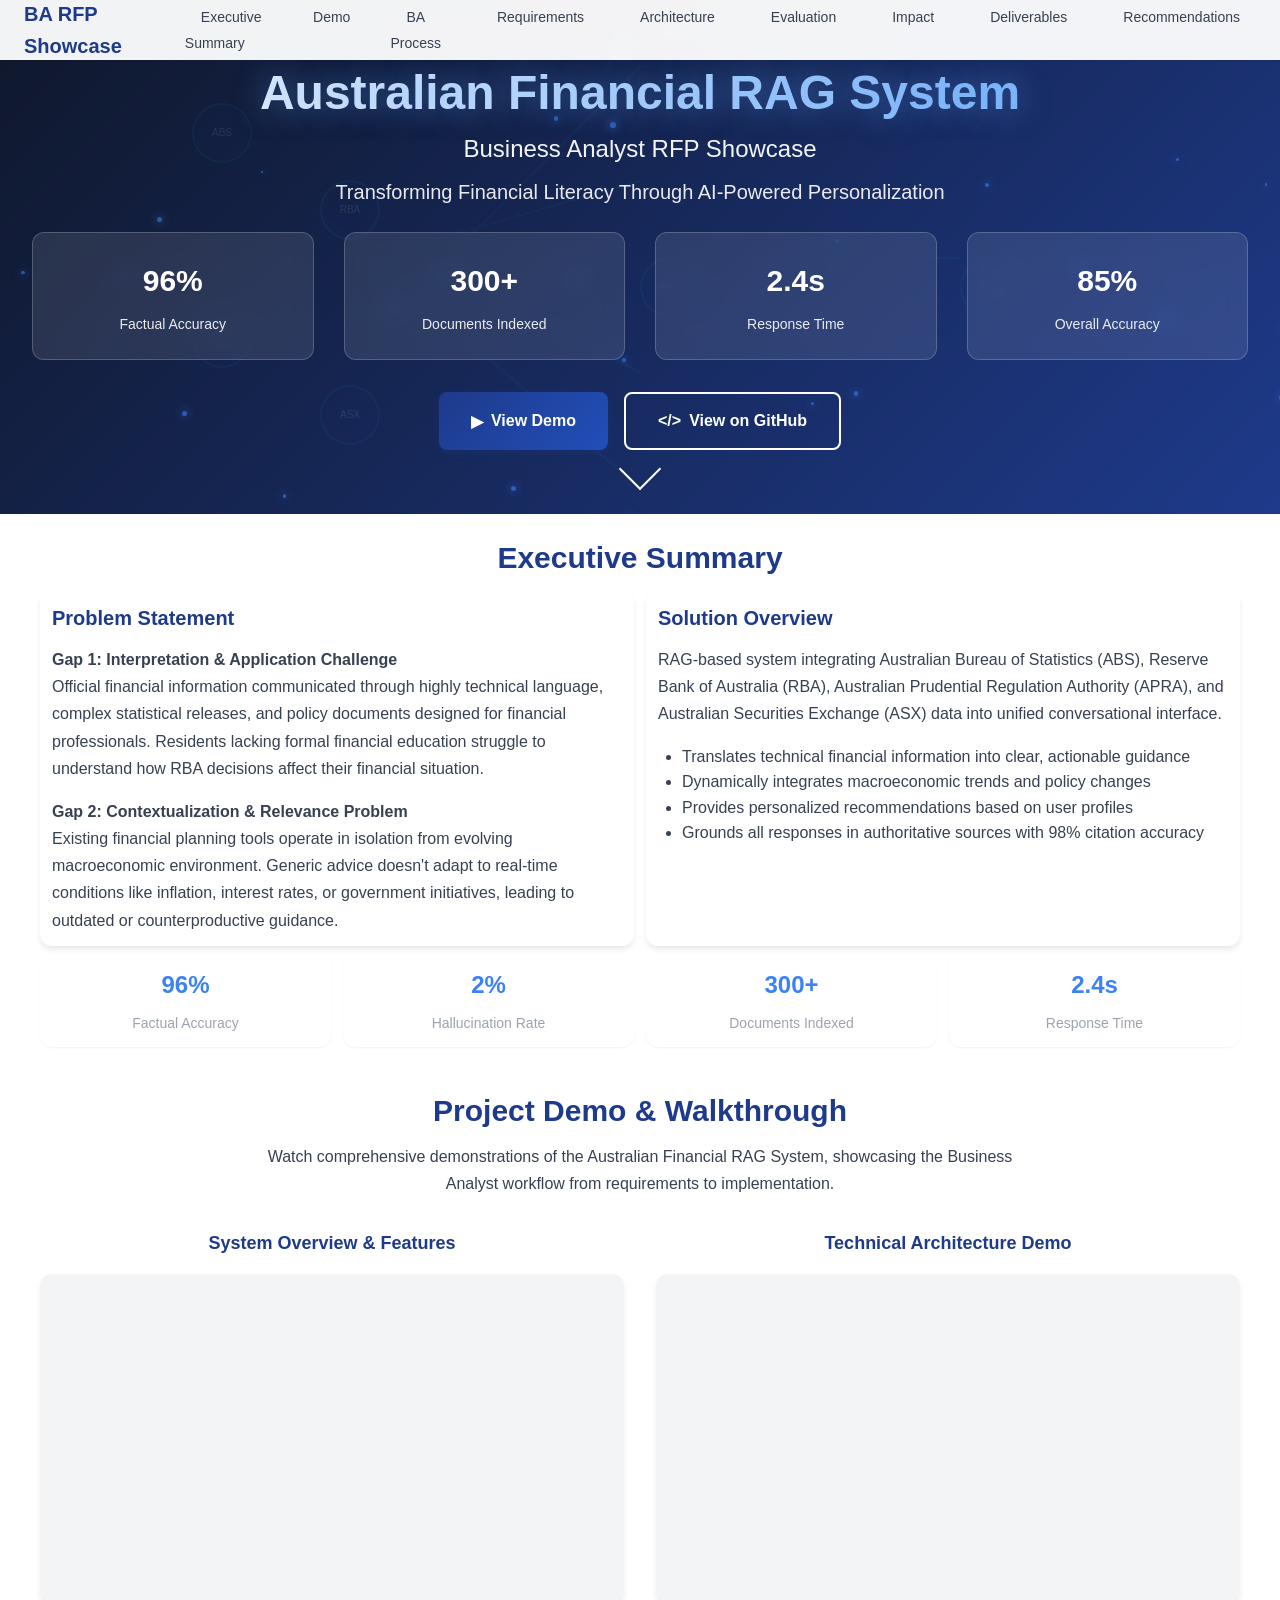
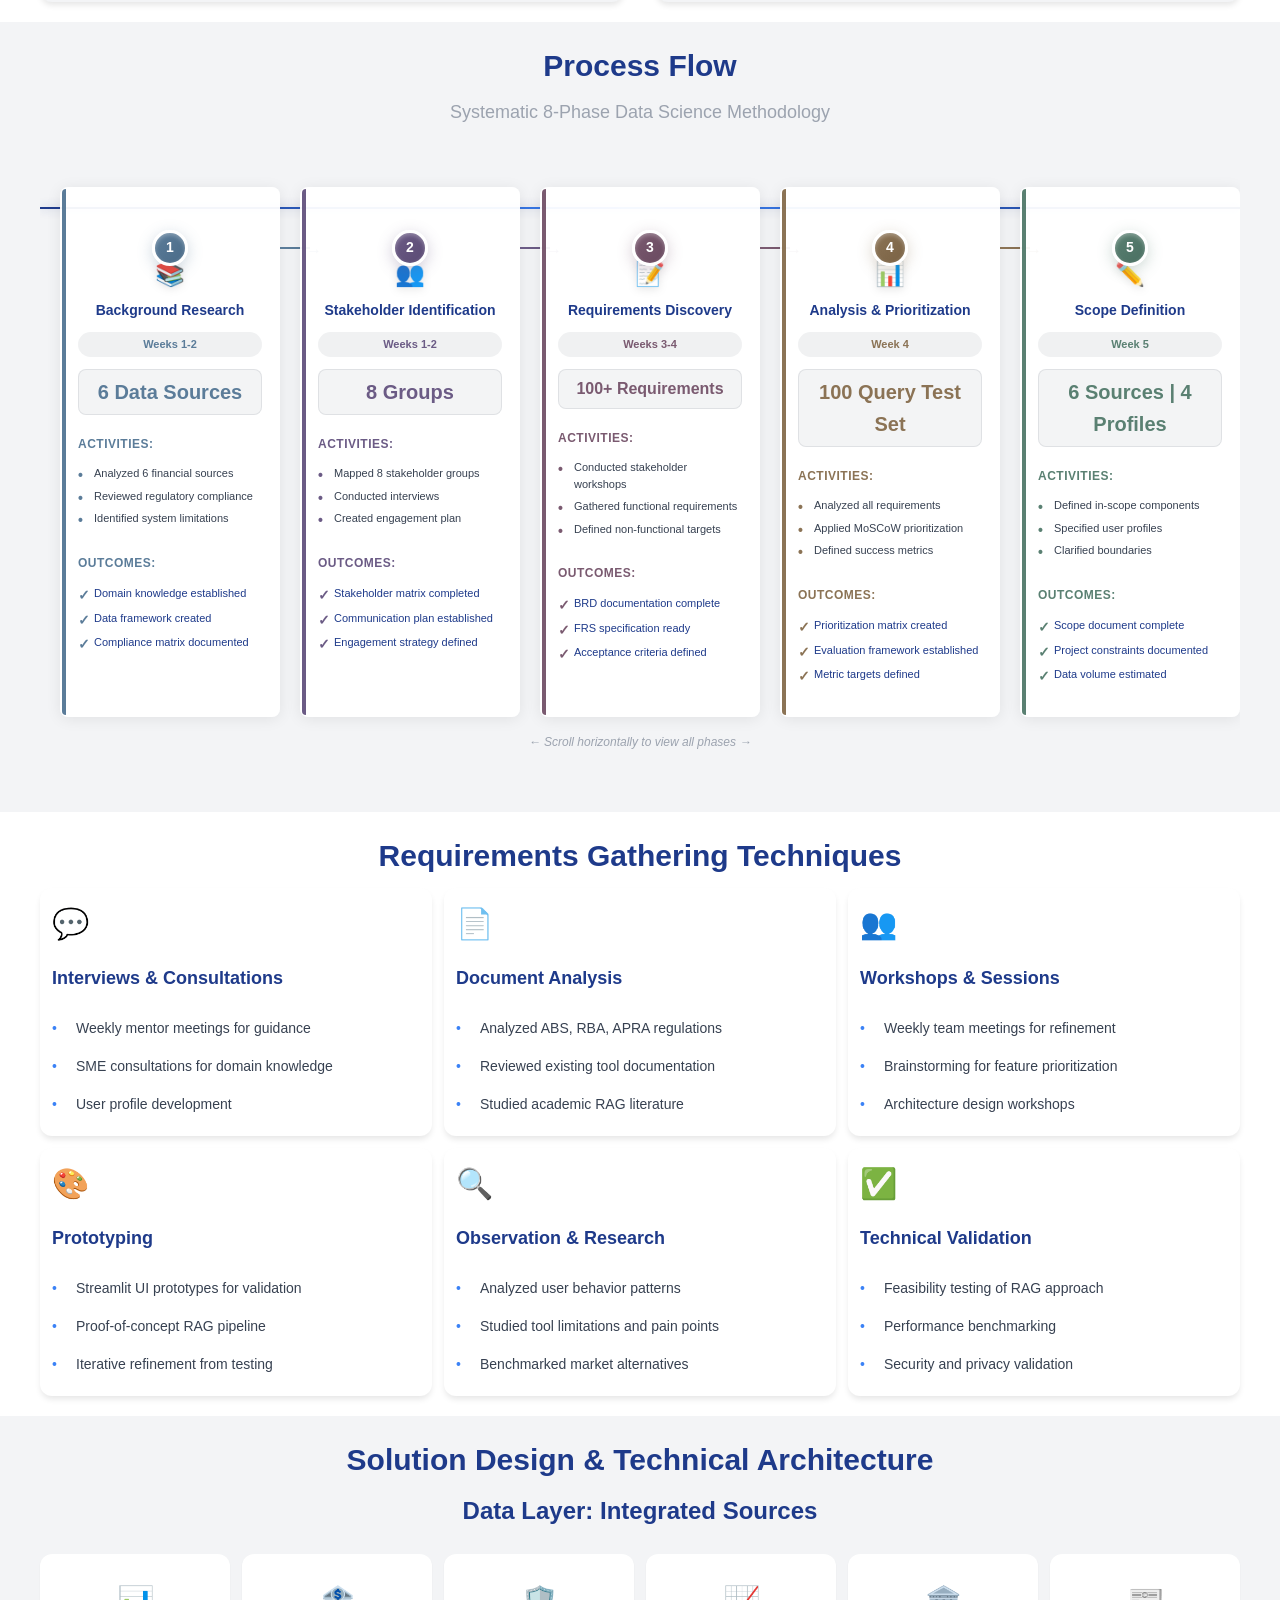
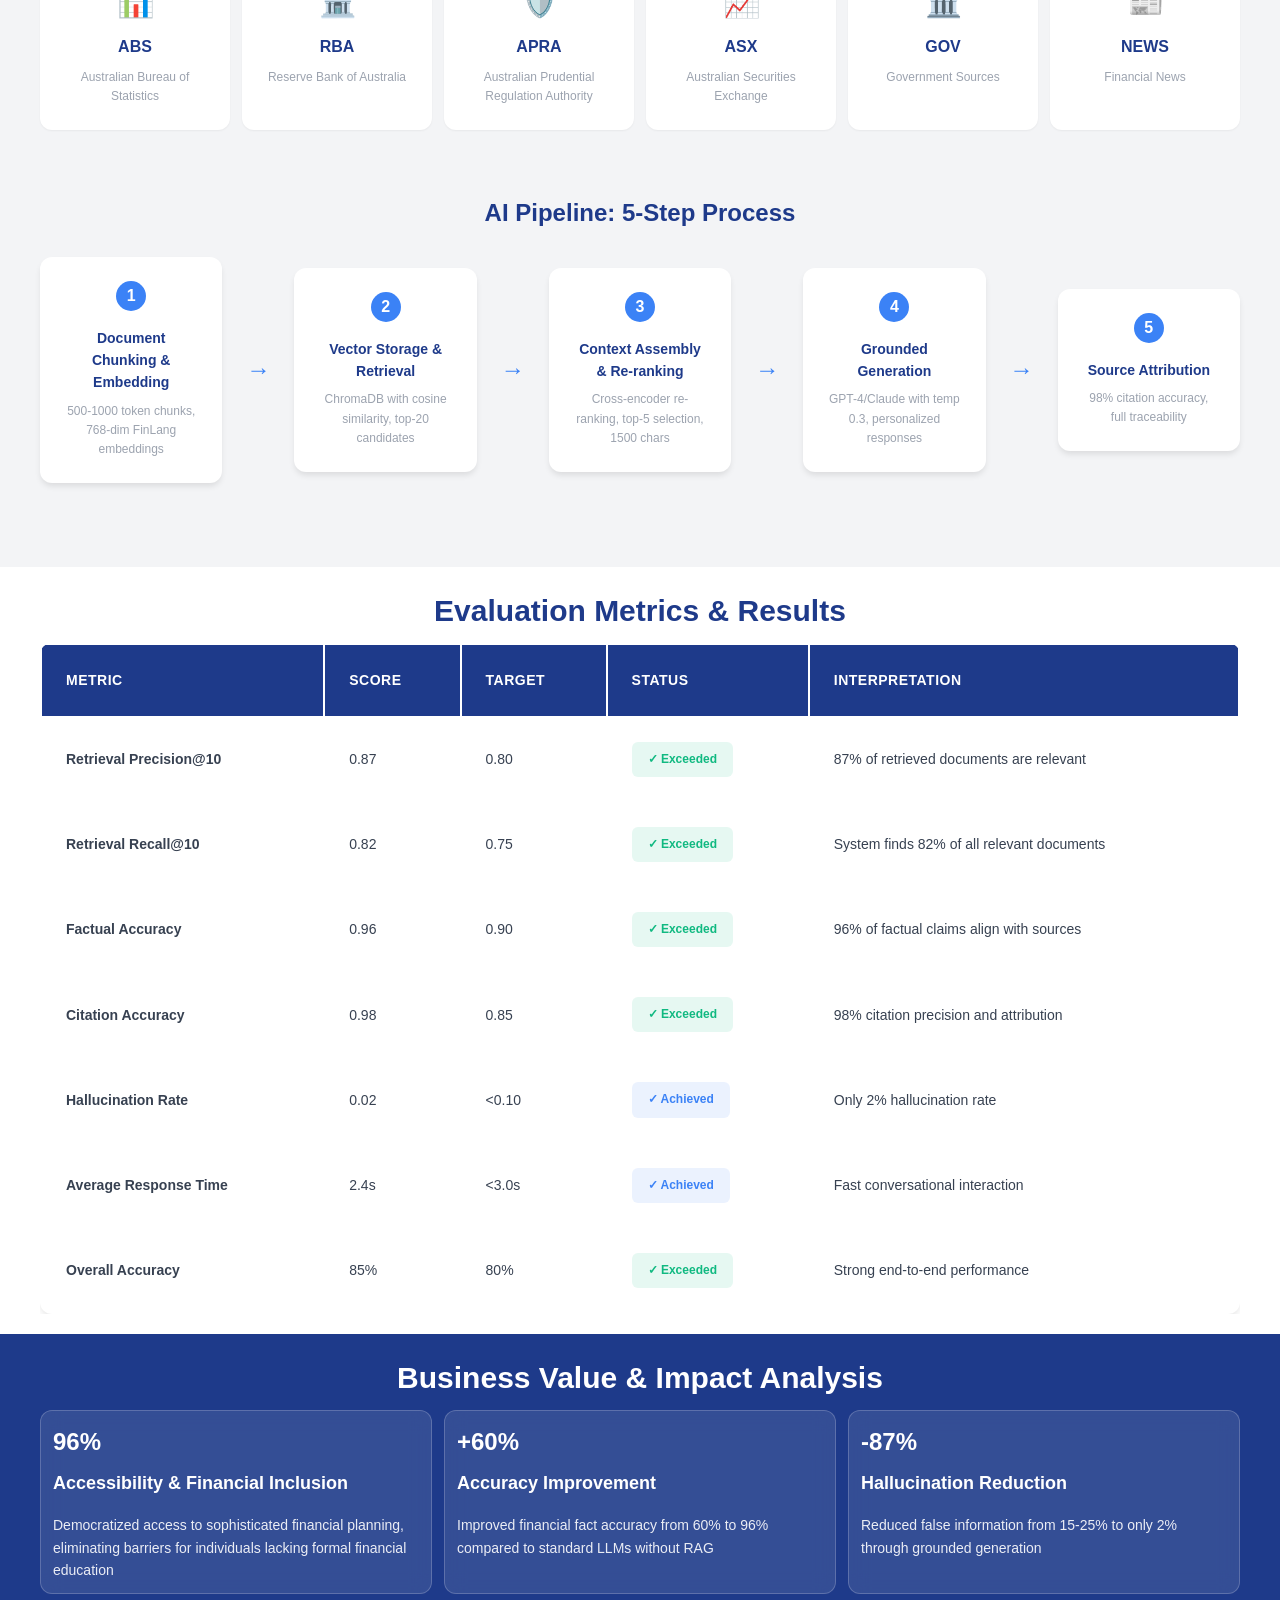
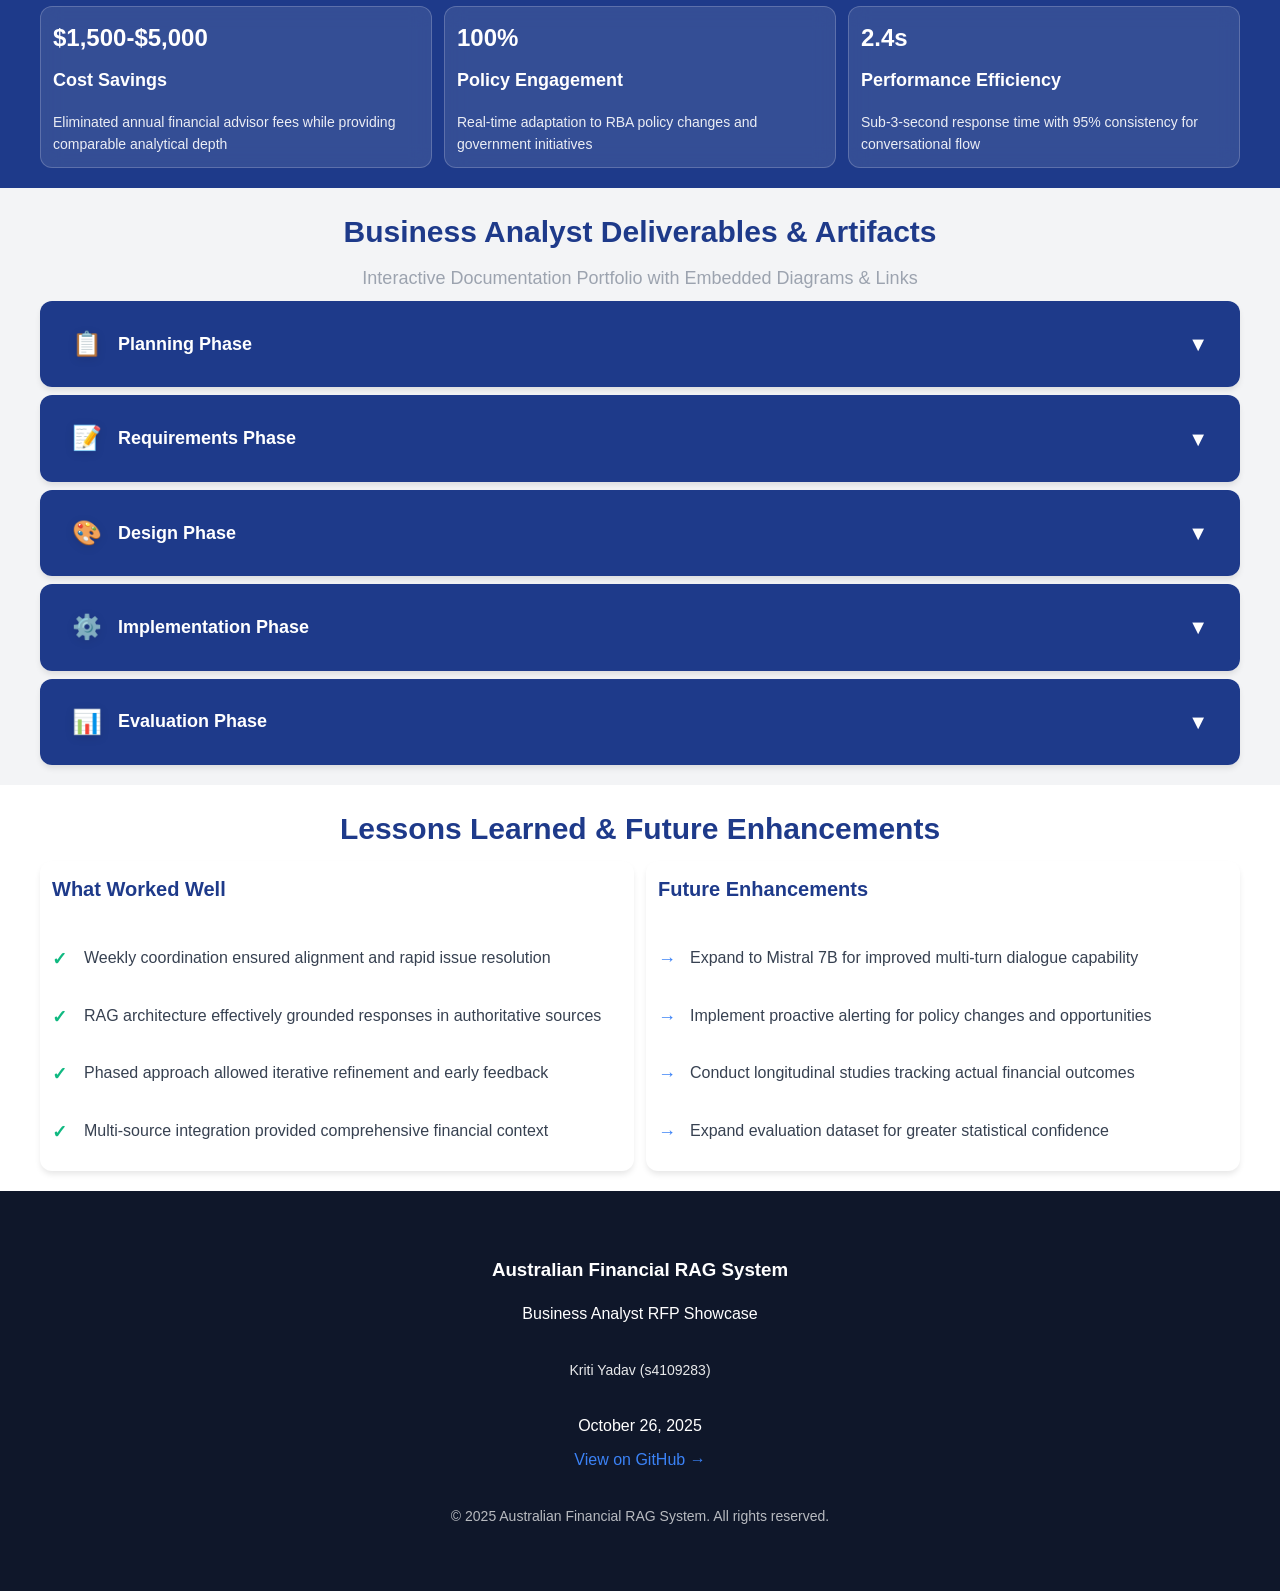
==== australian-financial-rag-rfp.html @ 1c22bc39 "Add files via upload" ====
<!DOCTYPE html>
<html lang="en">
<head>
    <meta charset="UTF-8">
    <meta name="viewport" content="width=device-width, initial-scale=1.0">
    <title>Australian Financial RAG System - Business Analyst RFP Showcase</title>
    <style>
        /* Design System Variables */
        :root {
            --color-navy-primary: #1e3a8a;
            --color-navy-dark: #0f172a;
            --color-blue-accent: #3b82f6;
            --color-white: #ffffff;
            --color-gray-light: #f3f4f6;
            --color-gray-medium: #9ca3af;
            --color-gray-dark: #374151;
            --color-green-success: #10b981;
            --color-gradient-start: #1e3a8a;
            --color-gradient-end: #3b82f6;
            
            --font-family-base: -apple-system, BlinkMacSystemFont, "Segoe UI", Arial, Helvetica, sans-serif;
            --font-size-xs: 0.75rem;
            --font-size-sm: 0.875rem;
            --font-size-base: 1rem;
            --font-size-lg: 1.125rem;
            --font-size-xl: 1.25rem;
            --font-size-2xl: 1.5rem;
            --font-size-3xl: 1.875rem;
            --font-size-4xl: 2.25rem;
            --font-size-5xl: 3rem;
            
            --spacing-xs: 0.5rem;
            --spacing-sm: 1rem;
            --spacing-md: 1.5rem;
            --spacing-lg: 2rem;
            --spacing-xl: 3rem;
            --spacing-2xl: 4rem;
            --spacing-3xl: 2.5rem;
            
            --radius-sm: 0.375rem;
            --radius-md: 0.5rem;
            --radius-lg: 0.75rem;
            
            --shadow-sm: 0 1px 2px 0 rgba(0, 0, 0, 0.05);
            --shadow-md: 0 4px 6px -1px rgba(0, 0, 0, 0.1);
            --shadow-lg: 0 10px 15px -3px rgba(0, 0, 0, 0.1);
            --shadow-xl: 0 20px 25px -5px rgba(0, 0, 0, 0.1);
            
            --transition-fast: 150ms ease;
            --transition-normal: 250ms ease;
        }
        
        /* Reset & Base Styles */
        * {
            margin: 0;
            padding: 0;
            box-sizing: border-box;
        }
        
        html {
            scroll-behavior: smooth;
            font-size: 16px;
        }
        
        body {
            font-family: var(--font-family-base);
            color: var(--color-gray-dark);
            line-height: 1.6;
            overflow-x: hidden;
        }
        
        /* Navigation */
        .navbar {
            position: fixed;
            top: 0;
            left: 0;
            right: 0;
            background: rgba(255, 255, 255, 0.95);
            backdrop-filter: blur(10px);
            box-shadow: var(--shadow-sm);
            z-index: 1000;
            transition: var(--transition-normal);
        }
        
        .navbar.scrolled {
            box-shadow: var(--shadow-md);
        }
        
        .nav-container {
            max-width: 1280px;
            margin: 0 auto;
            padding: 0 var(--spacing-md);
            display: flex;
            justify-content: space-between;
            align-items: center;
            height: 60px;
        }
        
        .nav-brand {
            font-size: var(--font-size-xl);
            font-weight: 700;
            color: var(--color-navy-primary);
            text-decoration: none;
        }
        
        .nav-menu {
            display: flex;
            list-style: none;
            gap: var(--spacing-md);
        }
        
        .nav-link {
            color: var(--color-gray-dark);
            text-decoration: none;
            font-size: var(--font-size-sm);
            font-weight: 500;
            padding: var(--spacing-xs) var(--spacing-sm);
            border-radius: var(--radius-sm);
            transition: var(--transition-fast);
            position: relative;
        }
        
        .nav-link:hover {
            color: var(--color-blue-accent);
            background: var(--color-gray-light);
        }
        
        .nav-link.active {
            color: var(--color-blue-accent);
        }
        
        .nav-link.active::after {
            content: '';
            position: absolute;
            bottom: -2px;
            left: var(--spacing-sm);
            right: var(--spacing-sm);
            height: 2px;
            background: var(--color-blue-accent);
        }
        
        .hamburger {
            display: none;
            flex-direction: column;
            cursor: pointer;
            gap: 4px;
        }
        
        .hamburger span {
            width: 25px;
            height: 3px;
            background: var(--color-navy-primary);
            border-radius: 2px;
            transition: var(--transition-fast);
        }
        
        /* Hero Section */
        .hero {
            min-height: 50vh;
            display: flex;
            align-items: center;
            justify-content: center;
            background: linear-gradient(135deg, #0f172a 0%, #1e3a8a 50%, #2563eb 100%);
            background-size: 200% 200%;
            animation: gradientShift 15s ease infinite;
            color: var(--color-white);
            text-align: center;
            padding: var(--spacing-2xl) 20px;
            position: relative;
            overflow: hidden;
            width: 100vw;
            margin-left: calc(-50vw + 50%);
            margin-right: calc(-50vw + 50%);
        }
        
        /* Animated Gradient Background */
        @keyframes gradientShift {
            0% { background-position: 0% 50%; }
            50% { background-position: 100% 50%; }
            100% { background-position: 0% 50%; }
        }
        
        /* Floating Financial Symbols */
        .float-symbol {
            position: absolute;
            color: rgba(255, 255, 255, 0.15);
            font-weight: bold;
            pointer-events: none;
            animation: floatUp linear infinite;
        }
        
        @keyframes floatUp {
            0% {
                transform: translateY(0) translateX(0);
                opacity: 0;
            }
            10% {
                opacity: 0.15;
            }
            90% {
                opacity: 0.15;
            }
            100% {
                transform: translateY(-100vh) translateX(var(--drift));
                opacity: 0;
            }
        }
        
        /* Particle Effect */
        .particle {
            position: absolute;
            width: 4px;
            height: 4px;
            background: rgba(59, 130, 246, 0.6);
            border-radius: 50%;
            pointer-events: none;
            animation: particleMove linear infinite;
            box-shadow: 0 0 10px rgba(59, 130, 246, 0.8);
        }
        
        @keyframes particleMove {
            0% {
                transform: translate(0, 0);
                opacity: 0;
            }
            10% {
                opacity: 1;
            }
            90% {
                opacity: 1;
            }
            100% {
                transform: translate(var(--particle-x), var(--particle-y));
                opacity: 0;
            }
        }
        
        /* Data Flow Background */
        .data-flow-bg {
            position: absolute;
            top: 0;
            left: 0;
            right: 0;
            bottom: 0;
            opacity: 0.12;
            pointer-events: none;
        }
        
        .flow-node {
            position: absolute;
            width: 60px;
            height: 60px;
            border: 2px solid rgba(6, 182, 212, 0.5);
            border-radius: 50%;
            display: flex;
            align-items: center;
            justify-content: center;
            font-size: 10px;
            color: rgba(255, 255, 255, 0.8);
            background: rgba(30, 58, 138, 0.3);
            animation: nodePulse 3s ease-in-out infinite;
        }
        
        @keyframes nodePulse {
            0%, 100% { transform: scale(1); box-shadow: 0 0 0 0 rgba(6, 182, 212, 0.7); }
            50% { transform: scale(1.1); box-shadow: 0 0 20px 10px rgba(6, 182, 212, 0); }
        }
        
        .flow-line {
            position: absolute;
            height: 2px;
            background: linear-gradient(90deg, 
                rgba(6, 182, 212, 0) 0%, 
                rgba(6, 182, 212, 0.5) 50%, 
                rgba(6, 182, 212, 0) 100%);
            background-size: 200% 100%;
            animation: flowLine 3s linear infinite;
        }
        
        @keyframes flowLine {
            0% { background-position: -200% 0; }
            100% { background-position: 200% 0; }
        }
        
        .hero-content {
            max-width: 95vw;
            width: 100%;
            animation: fadeInUp 1s ease;
            position: relative;
            z-index: 10;
        }
        
        .hero h1 {
            font-size: var(--font-size-5xl);
            font-weight: 700;
            margin-bottom: 8px;
            line-height: 1.2;
            background: linear-gradient(90deg, #ffffff 0%, #60a5fa 50%, #ffffff 100%);
            background-size: 200% auto;
            -webkit-background-clip: text;
            -webkit-text-fill-color: transparent;
            background-clip: text;
            animation: fadeSlideUp 1s ease, textShimmer 3s linear infinite;
            text-shadow: 0 0 30px rgba(96, 165, 250, 0.5);
        }
        
        @keyframes textShimmer {
            0% { background-position: 0% center; }
            100% { background-position: 200% center; }
        }
        
        @keyframes fadeSlideUp {
            from {
                opacity: 0;
                transform: translateY(30px);
            }
            to {
                opacity: 1;
                transform: translateY(0);
            }
        }
        
        .hero h2 {
            font-size: var(--font-size-2xl);
            font-weight: 400;
            margin-bottom: 8px;
            opacity: 0.95;
            animation: fadeSlideLeft 1s ease 0.2s backwards;
        }
        
        @keyframes fadeSlideLeft {
            from {
                opacity: 0;
                transform: translateX(-30px);
            }
            to {
                opacity: 0.95;
                transform: translateX(0);
            }
        }
        
        .hero-tagline {
            font-size: var(--font-size-xl);
            margin-bottom: 24px;
            opacity: 0.9;
            animation: fadeSlideRight 1s ease 0.4s backwards;
        }
        
        @keyframes fadeSlideRight {
            from {
                opacity: 0;
                transform: translateX(30px);
            }
            to {
                opacity: 0.9;
                transform: translateX(0);
            }
        }
        
        .hero-metrics {
            display: grid;
            grid-template-columns: repeat(auto-fit, minmax(200px, 1fr));
            gap: 30px;
            margin-top: 24px;
            max-width: 100%;
        }
        
        .metric-card {
            background: rgba(255, 255, 255, 0.1);
            backdrop-filter: blur(10px);
            padding: var(--spacing-md);
            border-radius: var(--radius-lg);
            border: 1px solid rgba(255, 255, 255, 0.2);
            transition: all 0.4s cubic-bezier(0.16, 1, 0.3, 1);
            animation: cardFadeUp 0.8s ease backwards;
            position: relative;
            overflow: hidden;
        }
        
        .metric-card::before {
            content: '';
            position: absolute;
            top: 0;
            left: -100%;
            width: 100%;
            height: 100%;
            background: linear-gradient(90deg, 
                transparent, 
                rgba(255, 255, 255, 0.2), 
                transparent);
            animation: shimmer 3s infinite;
        }
        
        @keyframes shimmer {
            0% { left: -100%; }
            100% { left: 100%; }
        }
        
        .metric-card:nth-child(1) { animation-delay: 0.6s; }
        .metric-card:nth-child(2) { animation-delay: 0.8s; }
        .metric-card:nth-child(3) { animation-delay: 1s; }
        .metric-card:nth-child(4) { animation-delay: 1.2s; }
        
        @keyframes cardFadeUp {
            from {
                opacity: 0;
                transform: translateY(40px);
            }
            to {
                opacity: 1;
                transform: translateY(0);
            }
        }
        
        .metric-card:hover {
            transform: translateY(-10px) scale(1.05);
            background: rgba(255, 255, 255, 0.15);
            border-color: rgba(59, 130, 246, 0.6);
            box-shadow: 0 20px 40px rgba(0, 0, 0, 0.3), 
                        0 0 30px rgba(59, 130, 246, 0.4);
        }
        
        .metric-value {
            font-size: var(--font-size-3xl);
            font-weight: 700;
            margin-bottom: var(--spacing-xs);
        }
        
        .metric-label {
            font-size: var(--font-size-sm);
            opacity: 0.9;
        }
        
        /* CTA Buttons Container */
        .hero-cta {
            display: flex;
            gap: 16px;
            justify-content: center;
            margin-top: 32px;
            flex-wrap: wrap;
        }
        
        .hero-btn {
            padding: 14px 32px;
            font-size: 16px;
            font-weight: 600;
            border-radius: 8px;
            cursor: pointer;
            transition: all 0.3s ease;
            text-decoration: none;
            display: inline-flex;
            align-items: center;
            gap: 8px;
            min-width: 160px;
            justify-content: center;
        }
        
        .hero-btn-primary {
            background: linear-gradient(135deg, #1e3a8a 0%, #2563eb 100%);
            background-size: 200% 200%;
            color: white;
            border: none;
            box-shadow: 0 2px 8px rgba(30, 58, 138, 0.3);
            position: relative;
            overflow: hidden;
            animation: pulseGlow 2s ease-in-out infinite;
        }
        
        @keyframes pulseGlow {
            0%, 100% {
                box-shadow: 0 2px 8px rgba(30, 58, 138, 0.3), 
                            0 0 0 0 rgba(37, 99, 235, 0.7);
            }
            50% {
                box-shadow: 0 2px 8px rgba(30, 58, 138, 0.3), 
                            0 0 20px 10px rgba(37, 99, 235, 0);
            }
        }
        
        .hero-btn-primary::before {
            content: '';
            position: absolute;
            top: 50%;
            left: 50%;
            width: 0;
            height: 0;
            border-radius: 50%;
            background: rgba(255, 255, 255, 0.3);
            transform: translate(-50%, -50%);
            transition: width 0.6s, height 0.6s;
        }
        
        .hero-btn-primary:active::before {
            width: 300px;
            height: 300px;
        }
        
        .hero-btn-primary:hover {
            background: linear-gradient(135deg, #2563eb 0%, #3b82f6 100%);
            transform: translateY(-4px) scale(1.05);
            box-shadow: 0 8px 20px rgba(30, 58, 138, 0.5), 
                        0 0 30px rgba(59, 130, 246, 0.6);
            animation: none;
        }
        
        .hero-btn-secondary {
            background: transparent;
            color: white;
            border: 2px solid white;
            position: relative;
            overflow: hidden;
            transition: all 0.3s ease;
        }
        
        .hero-btn-secondary::before {
            content: '';
            position: absolute;
            top: 0;
            left: -100%;
            width: 100%;
            height: 100%;
            background: linear-gradient(90deg, transparent, rgba(255, 255, 255, 0.3), transparent);
            transition: left 0.5s;
        }
        
        .hero-btn-secondary:hover::before {
            left: 100%;
        }
        
        .hero-btn-secondary:hover {
            background: white;
            color: #1e3a8a;
            transform: translateY(-4px) scale(1.05);
            box-shadow: 0 8px 20px rgba(255, 255, 255, 0.4);
            border-color: white;
        }
        
        .hero-btn-secondary:hover span {
            animation: iconRotate 0.6s ease;
        }
        
        @keyframes iconRotate {
            0%, 100% { transform: rotate(0deg); }
            50% { transform: rotate(180deg); }
        }
        
        .scroll-indicator {
            position: absolute;
            bottom: 30px;
            left: 50%;
            transform: translateX(-50%);
            animation: bounce 2s infinite;
        }
        
        .scroll-arrow {
            width: 30px;
            height: 30px;
            border-left: 2px solid var(--color-white);
            border-bottom: 2px solid var(--color-white);
            transform: rotate(-45deg);
        }
        
        /* Section Styles */
        section {
            padding: 20px var(--spacing-md);
            opacity: 0;
            transform: translateY(30px);
            transition: opacity 0.6s ease, transform 0.6s ease;
        }
        
        section.visible {
            opacity: 1;
            transform: translateY(0);
        }
        
        .section-container {
            max-width: 1200px;
            margin: 0 auto;
        }
        
        .section-title {
            font-size: var(--font-size-3xl);
            font-weight: 700;
            color: var(--color-navy-primary);
            margin-bottom: 8px;
            text-align: center;
        }
        
        .section-subtitle {
            font-size: var(--font-size-lg);
            color: var(--color-gray-medium);
            margin-bottom: 8px;
            text-align: center;
        }
        
        /* Background Colors */
        .bg-white {
            background: var(--color-white);
        }
        
        .bg-gray {
            background: var(--color-gray-light);
        }
        
        .bg-navy {
            background: var(--color-navy-primary);
            color: var(--color-white);
        }
        
        .bg-navy .section-title {
            color: var(--color-white);
        }
        
        /* Executive Summary */
        .summary-grid {
            display: grid;
            grid-template-columns: repeat(auto-fit, minmax(300px, 1fr));
            gap: 12px;
            margin-bottom: 8px;
        }
        
        .summary-card {
            background: var(--color-white);
            padding: 12px;
            border-radius: var(--radius-lg);
            box-shadow: var(--shadow-md);
        }
        
        .summary-card h3 {
            font-size: var(--font-size-xl);
            color: var(--color-navy-primary);
            margin-bottom: 12px;
        }
        
        .summary-card p {
            color: var(--color-gray-dark);
            line-height: 1.7;
        }
        
        .stats-grid {
            display: grid;
            grid-template-columns: repeat(auto-fit, minmax(150px, 1fr));
            gap: 12px;
        }
        
        .stat-card {
            text-align: center;
            padding: 12px;
            background: var(--color-white);
            border-radius: var(--radius-lg);
            box-shadow: var(--shadow-sm);
            transition: var(--transition-normal);
        }
        
        .stat-card:hover {
            transform: translateY(-5px);
            box-shadow: var(--shadow-lg);
        }
        
        .stat-value {
            font-size: var(--font-size-2xl);
            font-weight: 700;
            color: var(--color-blue-accent);
            margin-bottom: var(--spacing-xs);
        }
        
        .stat-label {
            font-size: var(--font-size-sm);
            color: var(--color-gray-medium);
        }
        
        /* BA Process Flow - HORIZONTAL LINEAR FLOW */
        .process-timeline {
            position: relative;
            max-width: 100%;
            margin: 0 auto;
            padding: 40px 0;
            overflow-x: auto;
            overflow-y: visible;
        }
        
        /* Horizontal Connection Line */
        .timeline-spine {
            position: absolute;
            left: 0;
            right: 0;
            top: 60px;
            height: 2px;
            background: linear-gradient(90deg, #1e3a8a 0%, #3b82f6 50%, #1e3a8a 100%);
            transform-origin: left;
            animation: horizontalLineGrow 1.2s ease-out forwards;
            box-shadow: 0 0 10px rgba(30, 58, 138, 0.3);
            z-index: 0;
        }
        
        @keyframes horizontalLineGrow {
            from {
                width: 0;
                opacity: 0;
            }
            to {
                width: 100%;
                opacity: 1;
            }
        }
        
        /* Horizontal Phases Container */
        .process-phases-wrapper {
            display: flex;
            gap: 20px;
            padding: 0 20px;
            min-width: min-content;
            position: relative;
            z-index: 1;
        }
        
        /* Phase Card Container - HORIZONTAL */
        .process-phase {
            position: relative;
            flex: 0 0 220px;
            width: 220px;
            opacity: 0;
            animation: phaseSlideIn 0.6s ease-out forwards;
        }
        
        /* Remove left/right variants */
        .process-phase.phase-left,
        .process-phase.phase-right {
            margin: 0;
            padding: 0;
        }
        
        /* Staggered animation delays */
        .process-phase:nth-child(1) { animation-delay: 0.1s; }
        .process-phase:nth-child(2) { animation-delay: 0.2s; }
        .process-phase:nth-child(3) { animation-delay: 0.3s; }
        .process-phase:nth-child(4) { animation-delay: 0.4s; }
        .process-phase:nth-child(5) { animation-delay: 0.5s; }
        .process-phase:nth-child(6) { animation-delay: 0.6s; }
        .process-phase:nth-child(7) { animation-delay: 0.7s; }
        .process-phase:nth-child(8) { animation-delay: 0.8s; }
        
        @keyframes phaseSlideIn {
            from {
                opacity: 0;
                transform: translateY(30px);
            }
            to {
                opacity: 1;
                transform: translateY(0);
            }
        }
        
        /* Phase Card - HORIZONTAL COMPACT */
        .phase-card {
            background: rgba(255, 255, 255, 0.95);
            backdrop-filter: blur(10px);
            border-radius: 8px;
            padding: 16px;
            box-shadow: 0 2px 15px rgba(0, 0, 0, 0.08);
            border: 2px solid transparent;
            transition: all 0.4s cubic-bezier(0.16, 1, 0.3, 1);
            cursor: pointer;
            position: relative;
            overflow: visible;
            height: 100%;
            display: flex;
            flex-direction: column;
        }
        
        .phase-card::before {
            content: '';
            position: absolute;
            top: 0;
            left: 0;
            width: 4px;
            bottom: 0;
            background: var(--phase-color);
            transition: width 0.3s ease;
            border-radius: 8px 0 0 8px;
        }
        
        .phase-card:hover {
            transform: translateY(-8px) scale(1.02);
            box-shadow: 0 20px 40px rgba(0, 0, 0, 0.15),
                        0 0 30px var(--phase-color-glow);
            border-color: var(--phase-color);
        }
        
        .phase-card.expanded {
            display: none; /* Remove expanded state functionality */
        }
        
        .phase-card:hover::before {
            width: 8px;
        }
        

        
        /* Horizontal Arrow Connector */
        .phase-connector {
            position: absolute;
            top: 60px;
            right: -30px;
            width: 30px;
            height: 2px;
            background: var(--phase-color);
            transition: all 0.3s ease;
            z-index: 2;
        }
        
        .phase-connector::after {
            content: '→';
            position: absolute;
            right: -12px;
            top: -9px;
            font-size: 16px;
            color: var(--phase-color);
            animation: arrowPulse 2s ease-in-out infinite;
        }
        
        @keyframes arrowPulse {
            0%, 100% { transform: translateX(0); opacity: 1; }
            50% { transform: translateX(5px); opacity: 0.7; }
        }
        
        .process-phase:last-child .phase-connector {
            display: none;
        }
        
        .phase-card:hover .phase-connector {
            background: var(--phase-color);
            box-shadow: 0 0 10px var(--phase-color-glow);
        }
        
        /* Phase Badge - HORIZONTAL */
        .phase-badge {
            position: absolute;
            top: 43px;
            left: 50%;
            transform: translateX(-50%);
            width: 36px;
            height: 36px;
            border-radius: 50%;
            background: linear-gradient(135deg, var(--phase-color) 0%, var(--phase-color-dark) 100%);
            color: white;
            display: flex;
            align-items: center;
            justify-content: center;
            font-size: 14px;
            font-weight: 700;
            box-shadow: 0 4px 15px var(--phase-color-glow),
                        inset 0 2px 4px rgba(255, 255, 255, 0.3);
            border: 3px solid white;
            z-index: 10;
            animation: badgePulse 2s ease-in-out infinite;
        }
        
        @keyframes badgePulse {
            0%, 100% {
                box-shadow: 0 4px 15px var(--phase-color-glow),
                            inset 0 2px 4px rgba(255, 255, 255, 0.3);
            }
            50% {
                box-shadow: 0 4px 25px var(--phase-color-glow),
                            0 0 20px var(--phase-color-glow),
                            inset 0 2px 4px rgba(255, 255, 255, 0.3);
            }
        }
        
        .phase-card:hover .phase-badge {
            transform: scale(1.15);
            box-shadow: 0 6px 30px var(--phase-color-glow),
                        0 0 40px var(--phase-color-glow),
                        inset 0 2px 4px rgba(255, 255, 255, 0.4);
        }
        
        /* Phase Content - HORIZONTAL */
        .phase-header-content {
            display: flex;
            flex-direction: column;
            align-items: center;
            gap: 8px;
            margin-bottom: 12px;
            padding-top: 50px;
        }
        
        .phase-icon {
            font-size: 28px;
            filter: drop-shadow(0 2px 4px rgba(0, 0, 0, 0.1));
        }
        
        .phase-title {
            font-size: 14px;
            font-weight: 700;
            color: var(--color-navy-primary);
            margin: 0;
            text-align: center;
            line-height: 1.3;
        }
        
        .phase-metric {
            display: block;
            font-size: 20px;
            font-weight: 700;
            color: var(--phase-color);
            margin-bottom: 8px;
            padding: 6px 8px;
            background: rgba(107, 114, 128, 0.08);
            border-radius: 8px;
            border: 1px solid rgba(107, 114, 128, 0.15);
            text-align: center;
        }
        
        .phase-duration {
            display: block;
            padding: 4px 8px;
            background: rgba(107, 114, 128, 0.1);
            color: var(--phase-color);
            border-radius: 20px;
            font-size: 11px;
            font-weight: 600;
            margin-bottom: 12px;
            text-align: center;
        }
        
        .phase-section-title {
            font-size: 12px;
            font-weight: 700;
            color: var(--phase-color);
            margin: 12px 0 8px 0;
            text-transform: uppercase;
            letter-spacing: 0.5px;
        }
        
        .phase-activities,
        .phase-outcomes {
            list-style: none;
            padding: 0;
            margin: 0 0 12px 0;
        }
        
        .phase-activities li {
            padding: 3px 0 3px 16px;
            position: relative;
            color: var(--color-gray-dark);
            font-size: 11px;
            line-height: 1.5;
            transition: color 0.3s ease;
        }
        
        .phase-activities li::before {
            content: '•';
            position: absolute;
            left: 0;
            color: var(--phase-color);
            font-weight: 700;
            font-size: 14px;
        }
        
        .phase-outcomes li {
            padding: 4px 0 4px 16px;
            position: relative;
            color: var(--color-navy-primary);
            font-size: 11px;
            line-height: 1.5;
            font-weight: 500;
        }
        
        .phase-outcomes li::before {
            content: '✓';
            position: absolute;
            left: 0;
            color: var(--phase-color);
            font-weight: 700;
            font-size: 14px;
        }
        
        .phase-card:hover .phase-activities li {
            color: var(--color-navy-primary);
        }
        
        /* Scroll Hint */
        .scroll-hint {
            text-align: center;
            margin-top: 16px;
            color: var(--color-gray-medium);
            font-size: 12px;
            font-style: italic;
        }
        
        /* Responsive Design - HORIZONTAL FLOW */
        @media (max-width: 1200px) {
            .process-phase {
                flex: 0 0 200px;
                width: 200px;
            }
        }
        
        @media (max-width: 1024px) {
            .process-phases-wrapper {
                flex-wrap: wrap;
                justify-content: center;
            }
            
            .process-phase {
                flex: 0 0 calc(50% - 20px);
                width: calc(50% - 20px);
                min-width: 200px;
                margin-bottom: 80px;
            }
            
            .timeline-spine {
                display: none;
            }
            
            .phase-connector {
                display: none;
            }
        }
        
        @media (max-width: 768px) {
            .process-timeline {
                padding: 30px 0;
            }
            
            .process-phases-wrapper {
                flex-direction: column;
                align-items: center;
                gap: 60px;
                padding: 0 16px;
            }
            
            .process-phase {
                flex: 0 0 auto;
                width: 100%;
                max-width: 400px;
                margin-bottom: 0;
            }
            
            .phase-badge {
                top: -20px;
            }
            
            .phase-header-content {
                padding-top: 30px;
            }
            
            .phase-card {
                padding: 20px;
            }
            
            .phase-title {
                font-size: 16px;
            }
            
            .phase-icon {
                font-size: 32px;
            }
            
            .phase-activities li,
            .phase-outcomes li {
                font-size: 12px;
            }
            
            .scroll-hint {
                display: none;
            }
        }
        
        /* Requirements Grid */
        .requirements-grid {
            display: grid;
            grid-template-columns: repeat(auto-fit, minmax(300px, 1fr));
            gap: 12px;
        }
        
        .requirement-card {
            background: var(--color-white);
            padding: 12px;
            border-radius: var(--radius-lg);
            box-shadow: var(--shadow-md);
            transition: var(--transition-normal);
        }
        
        .requirement-card:hover {
            transform: translateY(-5px);
            box-shadow: var(--shadow-xl);
        }
        
        .requirement-icon {
            font-size: var(--font-size-3xl);
            margin-bottom: var(--spacing-sm);
        }
        
        .requirement-card h3 {
            font-size: var(--font-size-lg);
            color: var(--color-navy-primary);
            margin-bottom: var(--spacing-sm);
        }
        
        .requirement-card ul {
            list-style: none;
            padding-left: 0;
        }
        
        .requirement-card li {
            padding: var(--spacing-xs) 0;
            padding-left: var(--spacing-md);
            position: relative;
            color: var(--color-gray-dark);
            font-size: var(--font-size-sm);
        }
        
        .requirement-card li::before {
            content: '•';
            position: absolute;
            left: 0;
            color: var(--color-blue-accent);
        }
        
        /* Architecture */
        .architecture-section {
            margin-bottom: var(--spacing-2xl);
        }
        
        .data-sources {
            display: grid;
            grid-template-columns: repeat(auto-fit, minmax(180px, 1fr));
            gap: 12px;
            margin-bottom: 8px;
        }
        
        .source-card {
            background: var(--color-white);
            padding: var(--spacing-md);
            border-radius: var(--radius-lg);
            box-shadow: var(--shadow-sm);
            text-align: center;
            transition: var(--transition-normal);
        }
        
        .source-card:hover {
            transform: scale(1.05);
            box-shadow: var(--shadow-md);
        }
        
        .source-icon {
            font-size: var(--font-size-3xl);
            margin-bottom: var(--spacing-xs);
        }
        
        .source-abbr {
            font-weight: 700;
            color: var(--color-navy-primary);
            margin-bottom: var(--spacing-xs);
        }
        
        .source-name {
            font-size: var(--font-size-xs);
            color: var(--color-gray-medium);
        }
        
        .pipeline-flow {
            display: flex;
            flex-wrap: wrap;
            gap: var(--spacing-md);
            align-items: center;
            justify-content: center;
        }
        
        .pipeline-step {
            background: var(--color-white);
            padding: var(--spacing-md);
            border-radius: var(--radius-lg);
            box-shadow: var(--shadow-md);
            flex: 1;
            min-width: 180px;
            text-align: center;
            position: relative;
        }
        
        .pipeline-number {
            width: 30px;
            height: 30px;
            border-radius: 50%;
            background: var(--color-blue-accent);
            color: var(--color-white);
            display: flex;
            align-items: center;
            justify-content: center;
            font-weight: 700;
            margin: 0 auto var(--spacing-sm);
        }
        
        .pipeline-step h4 {
            font-size: var(--font-size-sm);
            color: var(--color-navy-primary);
            margin-bottom: var(--spacing-xs);
        }
        
        .pipeline-step p {
            font-size: var(--font-size-xs);
            color: var(--color-gray-medium);
        }
        
        .pipeline-arrow {
            font-size: var(--font-size-2xl);
            color: var(--color-blue-accent);
        }
        
        /* Evaluation Table */
        .eval-table-container {
            overflow-x: auto;
        }
        
        .eval-table {
            width: 100%;
            background: var(--color-white);
            border-radius: var(--radius-lg);
            overflow: hidden;
            box-shadow: var(--shadow-md);
        }
        
        .eval-table th,
        .eval-table td {
            padding: var(--spacing-md);
            text-align: left;
        }
        
        .eval-table thead {
            background: var(--color-navy-primary);
            color: var(--color-white);
        }
        
        .eval-table th {
            font-weight: 600;
            font-size: var(--font-size-sm);
            text-transform: uppercase;
            letter-spacing: 0.5px;
        }
        
        .eval-table tbody tr {
            border-bottom: 1px solid var(--color-gray-light);
            transition: var(--transition-fast);
        }
        
        .eval-table tbody tr:hover {
            background: var(--color-gray-light);
        }
        
        .eval-table td {
            font-size: var(--font-size-sm);
            color: var(--color-gray-dark);
        }
        
        .status-badge {
            display: inline-flex;
            align-items: center;
            gap: var(--spacing-xs);
            padding: var(--spacing-xs) var(--spacing-sm);
            border-radius: var(--radius-sm);
            font-size: var(--font-size-xs);
            font-weight: 600;
        }
        
        .status-exceeded {
            background: rgba(16, 185, 129, 0.1);
            color: var(--color-green-success);
        }
        
        .status-achieved {
            background: rgba(59, 130, 246, 0.1);
            color: var(--color-blue-accent);
        }
        
        /* Business Impact */
        .impact-grid {
            display: grid;
            grid-template-columns: repeat(auto-fit, minmax(300px, 1fr));
            gap: 12px;
        }
        
        .impact-card {
            background: rgba(255, 255, 255, 0.1);
            backdrop-filter: blur(10px);
            padding: 12px;
            border-radius: var(--radius-lg);
            border: 1px solid rgba(255, 255, 255, 0.2);
            transition: var(--transition-normal);
        }
        
        .impact-card:hover {
            background: rgba(255, 255, 255, 0.15);
            transform: translateY(-5px);
        }
        
        .impact-metric {
            font-size: var(--font-size-2xl);
            font-weight: 700;
            margin-bottom: var(--spacing-xs);
            color: var(--color-white);
        }
        
        .impact-card h3 {
            font-size: var(--font-size-lg);
            margin-bottom: var(--spacing-sm);
        }
        
        .impact-card p {
            font-size: var(--font-size-sm);
            opacity: 0.9;
        }
        
        /* Deliverables - Interactive Section */
        .deliverables-container {
            display: grid;
            gap: 8px;
        }
        
        .deliverable-phase {
            background: var(--color-white);
            border-radius: var(--radius-lg);
            box-shadow: var(--shadow-md);
            overflow: hidden;
            transition: var(--transition-normal);
        }
        
        .deliverable-phase:hover {
            box-shadow: var(--shadow-lg);
        }
        
        .phase-header {
            background: var(--color-navy-primary);
            color: var(--color-white);
            padding: var(--spacing-md) var(--spacing-lg);
            font-size: var(--font-size-lg);
            font-weight: 600;
            cursor: pointer;
            display: flex;
            justify-content: space-between;
            align-items: center;
            transition: background 0.2s ease;
            user-select: none;
        }
        
        .phase-header:hover {
            background: var(--color-blue-accent);
        }
        
        .phase-header:focus {
            outline: 2px solid var(--color-blue-accent);
            outline-offset: -2px;
        }
        
        .phase-header-title {
            display: flex;
            align-items: center;
            gap: var(--spacing-sm);
            font-size: var(--font-size-lg);
        }
        
        .phase-icon {
            font-size: var(--font-size-2xl);
        }
        
        .phase-toggle {
            transition: transform 0.3s ease;
            font-size: var(--font-size-xl);
            line-height: 1;
        }
        
        .phase-toggle.open {
            transform: rotate(180deg);
        }
        
        .phase-content {
            max-height: 0;
            overflow: hidden;
            transition: max-height 0.3s ease;
        }
        
        .phase-content.open {
            max-height: 3000px;
        }
        
        .phase-content-inner {
            padding: var(--spacing-lg);
        }
        
        .deliverable-item {
            margin-bottom: 12px;
            padding: 12px;
            background: var(--color-gray-light);
            border-radius: var(--radius-md);
            border-left: 4px solid var(--color-blue-accent);
        }
        
        .deliverable-item:last-child {
            margin-bottom: 0;
        }
        
        .deliverable-name {
            font-size: var(--font-size-lg);
            font-weight: 600;
            color: var(--color-navy-primary);
            margin-bottom: var(--spacing-xs);
            display: flex;
            align-items: center;
            gap: var(--spacing-xs);
        }
        
        .deliverable-featured {
            color: #fbbf24;
            font-size: var(--font-size-base);
        }
        
        .deliverable-description {
            color: var(--color-gray-dark);
            line-height: 1.6;
            margin-bottom: var(--spacing-sm);
        }
        
        .deliverable-links {
            display: flex;
            flex-wrap: wrap;
            gap: var(--spacing-sm);
            margin-top: var(--spacing-sm);
        }
        
        .deliverable-link {
            display: inline-flex;
            align-items: center;
            gap: var(--spacing-xs);
            padding: var(--spacing-xs) var(--spacing-md);
            background: var(--color-blue-accent);
            color: var(--color-white);
            text-decoration: none;
            border-radius: var(--radius-sm);
            font-size: var(--font-size-sm);
            font-weight: 500;
            transition: var(--transition-fast);
        }
        
        .deliverable-link:hover {
            background: var(--color-navy-primary);
            transform: translateY(-2px);
            box-shadow: var(--shadow-md);
        }
        
        .deliverable-diagram {
            margin-top: var(--spacing-md);
            border-radius: var(--radius-md);
            overflow: hidden;
            box-shadow: var(--shadow-md);
            cursor: pointer;
            transition: var(--transition-normal);
        }
        
        .deliverable-diagram:hover {
            transform: scale(1.02);
            box-shadow: var(--shadow-lg);
        }
        
        .deliverable-diagram img {
            width: 100%;
            height: auto;
            display: block;
        }
        
        .diagram-caption {
            font-size: var(--font-size-xs);
            color: var(--color-gray-medium);
            text-align: center;
            margin-top: var(--spacing-xs);
            font-style: italic;
        }
        
        /* Modal for full-size diagrams */
        .modal {
            display: none;
            position: fixed;
            z-index: 10000;
            left: 0;
            top: 0;
            width: 100%;
            height: 100%;
            background-color: rgba(0, 0, 0, 0.9);
            animation: fadeIn 0.3s ease;
        }
        
        .modal.active {
            display: flex;
            align-items: center;
            justify-content: center;
        }
        
        .modal-content {
            max-width: 95%;
            max-height: 95%;
            animation: zoomIn 0.3s ease;
        }
        
        .modal-content img {
            width: 100%;
            height: auto;
            border-radius: var(--radius-md);
        }
        
        .modal-close {
            position: absolute;
            top: 20px;
            right: 40px;
            color: var(--color-white);
            font-size: 40px;
            font-weight: bold;
            cursor: pointer;
            transition: var(--transition-fast);
            z-index: 10001;
        }
        
        .modal-close:hover {
            color: var(--color-blue-accent);
            transform: scale(1.2);
        }
        
        @keyframes fadeIn {
            from { opacity: 0; }
            to { opacity: 1; }
        }
        
        @keyframes zoomIn {
            from { transform: scale(0.8); }
            to { transform: scale(1); }
        }
        
        /* Recommendations */
        .recommendations-grid {
            display: grid;
            grid-template-columns: repeat(auto-fit, minmax(400px, 1fr));
            gap: 12px;
        }
        
        .recommendations-column {
            background: var(--color-white);
            padding: 12px;
            border-radius: var(--radius-lg);
            box-shadow: var(--shadow-md);
        }
        
        .recommendations-column h3 {
            font-size: var(--font-size-xl);
            color: var(--color-navy-primary);
            margin-bottom: var(--spacing-md);
            display: flex;
            align-items: center;
            gap: var(--spacing-sm);
        }
        
        .recommendations-column ul {
            list-style: none;
            padding-left: 0;
        }
        
        .recommendations-column li {
            padding: var(--spacing-sm) 0;
            padding-left: var(--spacing-lg);
            position: relative;
            color: var(--color-gray-dark);
        }
        
        .successes li::before {
            content: '✓';
            position: absolute;
            left: 0;
            color: var(--color-green-success);
            font-weight: 700;
            font-size: var(--font-size-lg);
        }
        
        .enhancements li::before {
            content: '→';
            position: absolute;
            left: 0;
            color: var(--color-blue-accent);
            font-weight: 700;
            font-size: var(--font-size-lg);
        }
        
        /* Footer */
        .footer {
            background: var(--color-navy-dark);
            color: var(--color-white);
            padding: var(--spacing-2xl) var(--spacing-md);
            text-align: center;
        }
        
        .footer-content {
            max-width: 1200px;
            margin: 0 auto;
        }
        
        .team-list {
            list-style: none;
            display: flex;
            flex-wrap: wrap;
            justify-content: center;
            gap: var(--spacing-md);
            margin: var(--spacing-lg) 0;
        }
        
        .team-list li {
            font-size: var(--font-size-sm);
            opacity: 0.9;
        }
        
        .footer-links {
            margin: var(--spacing-lg) 0;
        }
        
        .footer-links a {
            color: var(--color-blue-accent);
            text-decoration: none;
            transition: var(--transition-fast);
        }
        
        .footer-links a:hover {
            color: var(--color-white);
        }
        
        .copyright {
            font-size: var(--font-size-sm);
            opacity: 0.7;
            margin-top: var(--spacing-lg);
        }
        
        /* Animations */
        @keyframes fadeInUp {
            from {
                opacity: 0;
                transform: translateY(30px);
            }
            to {
                opacity: 1;
                transform: translateY(0);
            }
        }
        
        @keyframes bounce {
            0%, 20%, 50%, 80%, 100% {
                transform: translateX(-50%) translateY(0);
            }
            40% {
                transform: translateX(-50%) translateY(-10px);
            }
            60% {
                transform: translateX(-50%) translateY(-5px);
            }
        }
        
        /* Responsive Design */
        @media (max-width: 1024px) {
            .hero h1 {
                font-size: var(--font-size-4xl);
            }
            
            .pipeline-arrow {
                display: none;
            }
        }
        
        @media (max-width: 768px) {
            .nav-menu {
                position: fixed;
                top: 70px;
                left: -100%;
                width: 100%;
                background: var(--color-white);
                flex-direction: column;
                padding: var(--spacing-lg);
                box-shadow: var(--shadow-lg);
                transition: var(--transition-normal);
            }
            
            .nav-menu.active {
                left: 0;
            }
            
            .hamburger {
                display: flex;
            }
            
            .hero h1 {
                font-size: var(--font-size-3xl);
            }
            
            .hero h2 {
                font-size: var(--font-size-xl);
            }
            
            .hero-tagline {
                font-size: var(--font-size-base);
            }
            
            .hero-cta {
                flex-direction: column;
                align-items: stretch;
            }
            
            .hero-btn {
                width: 100%;
            }
            
            .hero {
                min-height: 60vh;
                padding: var(--spacing-2xl) 16px;
                margin-left: 0;
                margin-right: 0;
                width: 100%;
            }
            
            .hero-content {
                max-width: 100%;
            }
            
            .hero-metrics {
                gap: 16px;
            }
            
            .process-timeline {
                padding-left: 30px;
            }
            
            .process-timeline::before {
                left: 10px;
            }
            
            .process-phase::before {
                left: -30px;
                width: 24px;
                height: 24px;
                font-size: var(--font-size-xs);
            }
            
            .recommendations-grid {
                grid-template-columns: 1fr;
            }
        }
        
        /* YouTube Demo Section */
        .demo-description {
            text-align: center;
            max-width: 800px;
            margin: 0 auto 32px;
            color: var(--color-gray-dark);
            line-height: 1.7;
        }
        
        .videos-grid {
            display: grid;
            grid-template-columns: repeat(auto-fit, minmax(320px, 1fr));
            gap: 32px;
        }
        
        .video-container {
            display: flex;
            flex-direction: column;
        }
        
        .video-title {
            font-size: var(--font-size-lg);
            font-weight: 600;
            color: var(--color-navy-primary);
            margin-bottom: 16px;
            text-align: center;
        }
        
        .video-wrapper {
            position: relative;
            padding-bottom: 56.25%; /* 16:9 aspect ratio */
            height: 0;
            overflow: hidden;
            border-radius: var(--radius-lg);
            box-shadow: var(--shadow-md);
            background: var(--color-gray-light);
        }
        
        .video-wrapper iframe {
            position: absolute;
            top: 0;
            left: 0;
            width: 100%;
            height: 100%;
            border: none;
        }
        
        @media (max-width: 768px) {
            .videos-grid {
                grid-template-columns: 1fr;
            }
        }
        
        /* Print Styles */
        @media print {
            .navbar,
            .scroll-indicator,
            .hamburger {
                display: none;
            }
            
            section {
                page-break-inside: avoid;
                opacity: 1;
                transform: none;
            }
            
            .hero {
                min-height: auto;
                padding: var(--spacing-lg);
            }
        }
    </style>
</head>
<body>
    <!-- Navigation -->
    <nav class="navbar" id="navbar">
        <div class="nav-container">
            <a href="#hero" class="nav-brand">BA RFP Showcase</a>
            <ul class="nav-menu" id="navMenu">
                <li><a href="#summary" class="nav-link">Executive Summary</a></li>
                <li><a href="#demo" class="nav-link">Demo</a></li>
                <li><a href="#process" class="nav-link">BA Process</a></li>
                <li><a href="#requirements" class="nav-link">Requirements</a></li>
                <li><a href="#architecture" class="nav-link">Architecture</a></li>
                <li><a href="#evaluation" class="nav-link">Evaluation</a></li>
                <li><a href="#impact" class="nav-link">Impact</a></li>
                <li><a href="#deliverables" class="nav-link">Deliverables</a></li>
                <li><a href="#recommendations" class="nav-link">Recommendations</a></li>
            </ul>
            <div class="hamburger" id="hamburger">
                <span></span>
                <span></span>
                <span></span>
            </div>
        </div>
    </nav>

    <!-- Hero Section -->
    <section class="hero" id="hero">
        <!-- Animated Background Layers -->
        <div class="data-flow-bg" id="dataFlowBg"></div>
        <div id="floatingSymbols"></div>
        <div id="particles"></div>
        
        <div class="hero-content">
            <h1>Australian Financial RAG System</h1>
            <h2>Business Analyst RFP Showcase</h2>
            <p class="hero-tagline">Transforming Financial Literacy Through AI-Powered Personalization</p>
            <div class="hero-metrics">
                <div class="metric-card">
                    <div class="metric-value">96%</div>
                    <div class="metric-label">Factual Accuracy</div>
                </div>
                <div class="metric-card">
                    <div class="metric-value">300+</div>
                    <div class="metric-label">Documents Indexed</div>
                </div>
                <div class="metric-card">
                    <div class="metric-value">2.4s</div>
                    <div class="metric-label">Response Time</div>
                </div>
                <div class="metric-card">
                    <div class="metric-value">85%</div>
                    <div class="metric-label">Overall Accuracy</div>
                </div>
            </div>
            <div class="hero-cta">
                <button class="hero-btn hero-btn-primary" id="viewDemoBtn">
                    <span>▶</span> View Demo
                </button>
                <a href="https://github.com/Kriti-Data-Business/Australian-Financial-AI-RAG-Application" target="_blank" rel="noopener noreferrer" class="hero-btn hero-btn-secondary">
                    <span>&lt;/&gt;</span> View on GitHub
                </a>
            </div>
        </div>
        <div class="scroll-indicator">
            <div class="scroll-arrow"></div>
        </div>
    </section>

    <!-- Executive Summary -->
    <section class="bg-white" id="summary">
        <div class="section-container">
            <h2 class="section-title">Executive Summary</h2>
            <div class="summary-grid">
                <div class="summary-card">
                    <h3>Problem Statement</h3>
                    <p><strong>Gap 1: Interpretation &amp; Application Challenge</strong></p>
                    <p>Official financial information communicated through highly technical language, complex statistical releases, and policy documents designed for financial professionals. Residents lacking formal financial education struggle to understand how RBA decisions affect their financial situation.</p>
                    <p style="margin-top: 1rem;"><strong>Gap 2: Contextualization &amp; Relevance Problem</strong></p>
                    <p>Existing financial planning tools operate in isolation from evolving macroeconomic environment. Generic advice doesn't adapt to real-time conditions like inflation, interest rates, or government initiatives, leading to outdated or counterproductive guidance.</p>
                </div>
                <div class="summary-card">
                    <h3>Solution Overview</h3>
                    <p>RAG-based system integrating Australian Bureau of Statistics (ABS), Reserve Bank of Australia (RBA), Australian Prudential Regulation Authority (APRA), and Australian Securities Exchange (ASX) data into unified conversational interface.</p>
                    <ul style="margin-top: 1rem; padding-left: 1.5rem;">
                        <li>Translates technical financial information into clear, actionable guidance</li>
                        <li>Dynamically integrates macroeconomic trends and policy changes</li>
                        <li>Provides personalized recommendations based on user profiles</li>
                        <li>Grounds all responses in authoritative sources with 98% citation accuracy</li>
                    </ul>
                </div>
            </div>
            <div class="stats-grid">
                <div class="stat-card">
                    <div class="stat-value">96%</div>
                    <div class="stat-label">Factual Accuracy</div>
                </div>
                <div class="stat-card">
                    <div class="stat-value">2%</div>
                    <div class="stat-label">Hallucination Rate</div>
                </div>
                <div class="stat-card">
                    <div class="stat-value">300+</div>
                    <div class="stat-label">Documents Indexed</div>
                </div>
                <div class="stat-card">
                    <div class="stat-value">2.4s</div>
                    <div class="stat-label">Response Time</div>
                </div>
            </div>
        </div>
    </section>

    <!-- Project Demo & Walkthrough -->
    <section class="bg-white" id="demo">
        <div class="section-container">
            <h2 class="section-title">Project Demo &amp; Walkthrough</h2>
            <p class="demo-description">
                Watch comprehensive demonstrations of the Australian Financial RAG System, showcasing the Business Analyst workflow from requirements to implementation.
            </p>
            <div class="videos-grid">
                <div class="video-container">
                    <h3 class="video-title">System Overview &amp; Features</h3>
                    <div class="video-wrapper">
                        <iframe 
                            src="https://www.youtube.com/embed/Uq2Wj7rgJBU" 
                            allow="accelerometer; autoplay; encrypted-media; gyroscope; picture-in-picture" 
                            allowfullscreen
                            title="System Overview & Features">
                        </iframe>
                    </div>
                </div>
                <div class="video-container">
                    <h3 class="video-title">Technical Architecture Demo</h3>
                    <div class="video-wrapper">
                        <iframe 
                            src="https://www.youtube.com/embed/OxUgHgx6IWs" 
                            allow="accelerometer; autoplay; encrypted-media; gyroscope; picture-in-picture" 
                            allowfullscreen
                            title="Technical Architecture Demo">
                        </iframe>
                    </div>
                </div>
            </div>
        </div>
    </section>

    <!-- BA Process Flow - Interactive Animated Timeline -->
    <section class="bg-gray" id="process">
        <div class="section-container">
            <h2 class="section-title" style="animation: fadeInUp 0.8s ease; font-weight: 700;">Process Flow</h2>
            <p class="section-subtitle" style="animation: fadeInUp 0.8s ease 0.2s backwards; margin-bottom: 20px;">Systematic 8-Phase Data Science Methodology</p>
            <div class="process-timeline">
                <div class="timeline-spine"></div>
                <div class="process-phases-wrapper">
                <!-- Phase 1: Background Research & Domain Understanding -->
                <div class="process-phase" style="--phase-color: #5b7c99; --phase-color-dark: #4a6b88; --phase-color-glow: rgba(91, 124, 153, 0.3);">
                    <div class="phase-badge">1</div>
                    <div class="phase-card">
                        <div class="phase-header-content">
                            <span class="phase-icon">📚</span>
                            <h3 class="phase-title">Background Research</h3>
                        </div>
                        <div class="phase-duration">Weeks 1-2</div>
                        <div class="phase-metric">6 Data Sources</div>
                        <div class="phase-section-title">Activities:</div>
                        <ul class="phase-activities">
                            <li>Analyzed 6 financial sources</li>
                            <li>Reviewed regulatory compliance</li>
                            <li>Identified system limitations</li>
                        </ul>
                        <div class="phase-section-title">Outcomes:</div>
                        <ul class="phase-outcomes">
                            <li>Domain knowledge established</li>
                            <li>Data framework created</li>
                            <li>Compliance matrix documented</li>
                        </ul>
                    </div>
                    <div class="phase-connector"></div>
                </div>
                
                <!-- Phase 2: Stakeholder Identification & Engagement -->
                <div class="process-phase" style="--phase-color: #6b5b85; --phase-color-dark: #5a4a74; --phase-color-glow: rgba(107, 91, 133, 0.3);">
                    <div class="phase-badge">2</div>
                    <div class="phase-card">
                        <div class="phase-header-content">
                            <span class="phase-icon">👥</span>
                            <h3 class="phase-title">Stakeholder Identification</h3>
                        </div>
                        <div class="phase-duration">Weeks 1-2</div>
                        <div class="phase-metric">8 Groups</div>
                        <div class="phase-section-title">Activities:</div>
                        <ul class="phase-activities">
                            <li>Mapped 8 stakeholder groups</li>
                            <li>Conducted interviews</li>
                            <li>Created engagement plan</li>
                        </ul>
                        <div class="phase-section-title">Outcomes:</div>
                        <ul class="phase-outcomes">
                            <li>Stakeholder matrix completed</li>
                            <li>Communication plan established</li>
                            <li>Engagement strategy defined</li>
                        </ul>
                    </div>
                    <div class="phase-connector"></div>
                </div>
                
                <!-- Phase 3: Requirements Discovery & Elicitation -->
                <div class="process-phase" style="--phase-color: #7a5a70; --phase-color-dark: #69495f; --phase-color-glow: rgba(122, 90, 112, 0.3);">
                    <div class="phase-badge">3</div>
                    <div class="phase-card">
                        <div class="phase-header-content">
                            <span class="phase-icon">📝</span>
                            <h3 class="phase-title">Requirements Discovery</h3>
                        </div>
                        <div class="phase-duration">Weeks 3-4</div>
                        <div class="phase-metric" style="font-size: 16px;">100+ Requirements</div>
                        <div class="phase-section-title">Activities:</div>
                        <ul class="phase-activities">
                            <li>Conducted stakeholder workshops</li>
                            <li>Gathered functional requirements</li>
                            <li>Defined non-functional targets</li>
                        </ul>
                        <div class="phase-section-title">Outcomes:</div>
                        <ul class="phase-outcomes">
                            <li>BRD documentation complete</li>
                            <li>FRS specification ready</li>
                            <li>Acceptance criteria defined</li>
                        </ul>
                    </div>
                    <div class="phase-connector"></div>
                </div>
                
                <!-- Phase 4: Analysis & Prioritization -->
                <div class="process-phase" style="--phase-color: #8b7355; --phase-color-dark: #7a6244; --phase-color-glow: rgba(139, 115, 85, 0.3);">
                    <div class="phase-badge">4</div>
                    <div class="phase-card">
                        <div class="phase-header-content">
                            <span class="phase-icon">📊</span>
                            <h3 class="phase-title">Analysis &amp; Prioritization</h3>
                        </div>
                        <div class="phase-duration">Week 4</div>
                        <div class="phase-metric">100 Query Test Set</div>
                        <div class="phase-section-title">Activities:</div>
                        <ul class="phase-activities">
                            <li>Analyzed all requirements</li>
                            <li>Applied MoSCoW prioritization</li>
                            <li>Defined success metrics</li>
                        </ul>
                        <div class="phase-section-title">Outcomes:</div>
                        <ul class="phase-outcomes">
                            <li>Prioritization matrix created</li>
                            <li>Evaluation framework established</li>
                            <li>Metric targets defined</li>
                        </ul>
                    </div>
                    <div class="phase-connector"></div>
                </div>
                
                <!-- Phase 5: Scope Definition & Documentation -->
                <div class="process-phase" style="--phase-color: #5a8072; --phase-color-dark: #496f61; --phase-color-glow: rgba(90, 128, 114, 0.3);">
                    <div class="phase-badge">5</div>
                    <div class="phase-card">
                        <div class="phase-header-content">
                            <span class="phase-icon">✏️</span>
                            <h3 class="phase-title">Scope Definition</h3>
                        </div>
                        <div class="phase-duration">Week 5</div>
                        <div class="phase-metric">6 Sources | 4 Profiles</div>
                        <div class="phase-section-title">Activities:</div>
                        <ul class="phase-activities">
                            <li>Defined in-scope components</li>
                            <li>Specified user profiles</li>
                            <li>Clarified boundaries</li>
                        </ul>
                        <div class="phase-section-title">Outcomes:</div>
                        <ul class="phase-outcomes">
                            <li>Scope document complete</li>
                            <li>Project constraints documented</li>
                            <li>Data volume estimated</li>
                        </ul>
                    </div>
                    <div class="phase-connector"></div>
                </div>
                
                <!-- Phase 6: Solution Design & Technical Specifications -->
                <div class="process-phase" style="--phase-color: #5a7a8a; --phase-color-dark: #496979; --phase-color-glow: rgba(90, 122, 138, 0.3);">
                    <div class="phase-badge">6</div>
                    <div class="phase-card">
                        <div class="phase-header-content">
                            <span class="phase-icon">🎨</span>
                            <h3 class="phase-title">Solution Design</h3>
                        </div>
                        <div class="phase-duration">Weeks 5-6</div>
                        <div class="phase-metric">768-Dim Embeddings</div>
                        <div class="phase-section-title">Activities:</div>
                        <ul class="phase-activities">
                            <li>Designed RAG architecture</li>
                            <li>Specified tech stack</li>
                            <li>Created diagrams</li>
                        </ul>
                        <div class="phase-section-title">Outcomes:</div>
                        <ul class="phase-outcomes">
                            <li>Architecture diagram complete</li>
                            <li>UI wireframes ready</li>
                            <li>Database schema designed</li>
                        </ul>
                    </div>
                    <div class="phase-connector"></div>
                </div>
                
                <!-- Phase 7: Implementation & Development -->
                <div class="process-phase" style="--phase-color: #6a6a8a; --phase-color-dark: #595979; --phase-color-glow: rgba(106, 106, 138, 0.3);">
                    <div class="phase-badge">7</div>
                    <div class="phase-card">
                        <div class="phase-header-content">
                            <span class="phase-icon">⚙️</span>
                            <h3 class="phase-title">Implementation</h3>
                        </div>
                        <div class="phase-duration">Weeks 8-9</div>
                        <div class="phase-metric">Full Pipeline</div>
                        <div class="phase-section-title">Activities:</div>
                        <ul class="phase-activities">
                            <li>Built RAG pipeline</li>
                            <li>Integrated ChromaDB</li>
                            <li>Deployed Streamlit UI</li>
                        </ul>
                        <div class="phase-section-title">Outcomes:</div>
                        <ul class="phase-outcomes">
                            <li>Application deployed</li>
                            <li>Pipeline production-ready</li>
                            <li>Documentation complete</li>
                        </ul>
                    </div>
                    <div class="phase-connector"></div>
                </div>
                
                <!-- Phase 8: Evaluation & Validation -->
                <div class="process-phase" style="--phase-color: #7a6a6a; --phase-color-dark: #696059; --phase-color-glow: rgba(122, 106, 106, 0.3);">
                    <div class="phase-badge">8</div>
                    <div class="phase-card">
                        <div class="phase-header-content">
                            <span class="phase-icon">✅</span>
                            <h3 class="phase-title">Evaluation &amp; Validation</h3>
                        </div>
                        <div class="phase-duration">Weeks 10-11</div>
                        <div class="phase-metric">96% Accuracy</div>
                        <div class="phase-section-title">Activities:</div>
                        <ul class="phase-activities">
                            <li>Tested 200 responses</li>
                            <li>Measured all metrics</li>
                            <li>Validated targets</li>
                        </ul>
                        <div class="phase-section-title">Outcomes:</div>
                        <ul class="phase-outcomes">
                            <li>96% Factual Accuracy</li>
                            <li>2% Hallucination Rate</li>
                            <li>2.4s Response Time</li>
                        </ul>
                    </div>
                </div>
                </div>
                <div class="scroll-hint">← Scroll horizontally to view all phases →</div>
            </div>
        </div>
    </section>

    <!-- Requirements Gathering -->
    <section class="bg-white" id="requirements">
        <div class="section-container">
            <h2 class="section-title">Requirements Gathering Techniques</h2>
            <div class="requirements-grid">
                <div class="requirement-card">
                    <div class="requirement-icon">💬</div>
                    <h3>Interviews &amp; Consultations</h3>
                    <ul>
                        <li>Weekly mentor meetings for guidance</li>
                        <li>SME consultations for domain knowledge</li>
                        <li>User profile development</li>
                    </ul>
                </div>
                <div class="requirement-card">
                    <div class="requirement-icon">📄</div>
                    <h3>Document Analysis</h3>
                    <ul>
                        <li>Analyzed ABS, RBA, APRA regulations</li>
                        <li>Reviewed existing tool documentation</li>
                        <li>Studied academic RAG literature</li>
                    </ul>
                </div>
                <div class="requirement-card">
                    <div class="requirement-icon">👥</div>
                    <h3>Workshops &amp; Sessions</h3>
                    <ul>
                        <li>Weekly team meetings for refinement</li>
                        <li>Brainstorming for feature prioritization</li>
                        <li>Architecture design workshops</li>
                    </ul>
                </div>
                <div class="requirement-card">
                    <div class="requirement-icon">🎨</div>
                    <h3>Prototyping</h3>
                    <ul>
                        <li>Streamlit UI prototypes for validation</li>
                        <li>Proof-of-concept RAG pipeline</li>
                        <li>Iterative refinement from testing</li>
                    </ul>
                </div>
                <div class="requirement-card">
                    <div class="requirement-icon">🔍</div>
                    <h3>Observation &amp; Research</h3>
                    <ul>
                        <li>Analyzed user behavior patterns</li>
                        <li>Studied tool limitations and pain points</li>
                        <li>Benchmarked market alternatives</li>
                    </ul>
                </div>
                <div class="requirement-card">
                    <div class="requirement-icon">✅</div>
                    <h3>Technical Validation</h3>
                    <ul>
                        <li>Feasibility testing of RAG approach</li>
                        <li>Performance benchmarking</li>
                        <li>Security and privacy validation</li>
                    </ul>
                </div>
            </div>
        </div>
    </section>

    <!-- System Architecture -->
    <section class="bg-gray" id="architecture">
        <div class="section-container">
            <h2 class="section-title">Solution Design &amp; Technical Architecture</h2>
            
            <div class="architecture-section">
                <h3 style="font-size: 1.5rem; color: var(--color-navy-primary); margin-bottom: 1.5rem; text-align: center;">Data Layer: Integrated Sources</h3>
                <div class="data-sources">
                    <div class="source-card">
                        <div class="source-icon">📊</div>
                        <div class="source-abbr">ABS</div>
                        <div class="source-name">Australian Bureau of Statistics</div>
                    </div>
                    <div class="source-card">
                        <div class="source-icon">🏦</div>
                        <div class="source-abbr">RBA</div>
                        <div class="source-name">Reserve Bank of Australia</div>
                    </div>
                    <div class="source-card">
                        <div class="source-icon">🛡️</div>
                        <div class="source-abbr">APRA</div>
                        <div class="source-name">Australian Prudential Regulation Authority</div>
                    </div>
                    <div class="source-card">
                        <div class="source-icon">📈</div>
                        <div class="source-abbr">ASX</div>
                        <div class="source-name">Australian Securities Exchange</div>
                    </div>
                    <div class="source-card">
                        <div class="source-icon">🏛️</div>
                        <div class="source-abbr">GOV</div>
                        <div class="source-name">Government Sources</div>
                    </div>
                    <div class="source-card">
                        <div class="source-icon">📰</div>
                        <div class="source-abbr">NEWS</div>
                        <div class="source-name">Financial News</div>
                    </div>
                </div>
            </div>
            
            <div class="architecture-section">
                <h3 style="font-size: 1.5rem; color: var(--color-navy-primary); margin-bottom: 1.5rem; text-align: center;">AI Pipeline: 5-Step Process</h3>
                <div class="pipeline-flow">
                    <div class="pipeline-step">
                        <div class="pipeline-number">1</div>
                        <h4>Document Chunking &amp; Embedding</h4>
                        <p>500-1000 token chunks, 768-dim FinLang embeddings</p>
                    </div>
                    <div class="pipeline-arrow">→</div>
                    <div class="pipeline-step">
                        <div class="pipeline-number">2</div>
                        <h4>Vector Storage &amp; Retrieval</h4>
                        <p>ChromaDB with cosine similarity, top-20 candidates</p>
                    </div>
                    <div class="pipeline-arrow">→</div>
                    <div class="pipeline-step">
                        <div class="pipeline-number">3</div>
                        <h4>Context Assembly &amp; Re-ranking</h4>
                        <p>Cross-encoder re-ranking, top-5 selection, 1500 chars</p>
                    </div>
                    <div class="pipeline-arrow">→</div>
                    <div class="pipeline-step">
                        <div class="pipeline-number">4</div>
                        <h4>Grounded Generation</h4>
                        <p>GPT-4/Claude with temp 0.3, personalized responses</p>
                    </div>
                    <div class="pipeline-arrow">→</div>
                    <div class="pipeline-step">
                        <div class="pipeline-number">5</div>
                        <h4>Source Attribution</h4>
                        <p>98% citation accuracy, full traceability</p>
                    </div>
                </div>
            </div>
        </div>
    </section>

    <!-- Evaluation Results -->
    <section class="bg-white" id="evaluation">
        <div class="section-container">
            <h2 class="section-title">Evaluation Metrics &amp; Results</h2>
            <div class="eval-table-container">
                <table class="eval-table">
                    <thead>
                        <tr>
                            <th>Metric</th>
                            <th>Score</th>
                            <th>Target</th>
                            <th>Status</th>
                            <th>Interpretation</th>
                        </tr>
                    </thead>
                    <tbody>
                        <tr>
                            <td><strong>Retrieval Precision@10</strong></td>
                            <td>0.87</td>
                            <td>0.80</td>
                            <td><span class="status-badge status-exceeded">✓ Exceeded</span></td>
                            <td>87% of retrieved documents are relevant</td>
                        </tr>
                        <tr>
                            <td><strong>Retrieval Recall@10</strong></td>
                            <td>0.82</td>
                            <td>0.75</td>
                            <td><span class="status-badge status-exceeded">✓ Exceeded</span></td>
                            <td>System finds 82% of all relevant documents</td>
                        </tr>
                        <tr>
                            <td><strong>Factual Accuracy</strong></td>
                            <td>0.96</td>
                            <td>0.90</td>
                            <td><span class="status-badge status-exceeded">✓ Exceeded</span></td>
                            <td>96% of factual claims align with sources</td>
                        </tr>
                        <tr>
                            <td><strong>Citation Accuracy</strong></td>
                            <td>0.98</td>
                            <td>0.85</td>
                            <td><span class="status-badge status-exceeded">✓ Exceeded</span></td>
                            <td>98% citation precision and attribution</td>
                        </tr>
                        <tr>
                            <td><strong>Hallucination Rate</strong></td>
                            <td>0.02</td>
                            <td>&lt;0.10</td>
                            <td><span class="status-badge status-achieved">✓ Achieved</span></td>
                            <td>Only 2% hallucination rate</td>
                        </tr>
                        <tr>
                            <td><strong>Average Response Time</strong></td>
                            <td>2.4s</td>
                            <td>&lt;3.0s</td>
                            <td><span class="status-badge status-achieved">✓ Achieved</span></td>
                            <td>Fast conversational interaction</td>
                        </tr>
                        <tr>
                            <td><strong>Overall Accuracy</strong></td>
                            <td>85%</td>
                            <td>80%</td>
                            <td><span class="status-badge status-exceeded">✓ Exceeded</span></td>
                            <td>Strong end-to-end performance</td>
                        </tr>
                    </tbody>
                </table>
            </div>
        </div>
    </section>

    <!-- Business Impact -->
    <section class="bg-navy" id="impact">
        <div class="section-container">
            <h2 class="section-title">Business Value &amp; Impact Analysis</h2>
            <div class="impact-grid">
                <div class="impact-card">
                    <div class="impact-metric">96%</div>
                    <h3>Accessibility &amp; Financial Inclusion</h3>
                    <p>Democratized access to sophisticated financial planning, eliminating barriers for individuals lacking formal financial education</p>
                </div>
                <div class="impact-card">
                    <div class="impact-metric">+60%</div>
                    <h3>Accuracy Improvement</h3>
                    <p>Improved financial fact accuracy from 60% to 96% compared to standard LLMs without RAG</p>
                </div>
                <div class="impact-card">
                    <div class="impact-metric">-87%</div>
                    <h3>Hallucination Reduction</h3>
                    <p>Reduced false information from 15-25% to only 2% through grounded generation</p>
                </div>
                <div class="impact-card">
                    <div class="impact-metric">$1,500-$5,000</div>
                    <h3>Cost Savings</h3>
                    <p>Eliminated annual financial advisor fees while providing comparable analytical depth</p>
                </div>
                <div class="impact-card">
                    <div class="impact-metric">100%</div>
                    <h3>Policy Engagement</h3>
                    <p>Real-time adaptation to RBA policy changes and government initiatives</p>
                </div>
                <div class="impact-card">
                    <div class="impact-metric">2.4s</div>
                    <h3>Performance Efficiency</h3>
                    <p>Sub-3-second response time with 95% consistency for conversational flow</p>
                </div>
            </div>
        </div>
    </section>

    <!-- Key Deliverables -->
    <section class="bg-gray" id="deliverables">
        <div class="section-container">
            <h2 class="section-title">Business Analyst Deliverables &amp; Artifacts</h2>
            <p class="section-subtitle">Interactive Documentation Portfolio with Embedded Diagrams &amp; Links</p>
            <div class="deliverables-container">
                <!-- Planning Phase -->
                <div class="deliverable-phase">
                    <div class="phase-header" onclick="togglePhase(this)" role="button" tabindex="0" aria-expanded="false">
                        <span class="phase-header-title">
                            <span class="phase-icon">📋</span>
                            <span>Planning Phase</span>
                        </span>
                        <span class="phase-toggle">▼</span>
                    </div>
                    <div class="phase-content">
                        <div class="phase-content-inner">
                            <div class="deliverable-item">
                                <div class="deliverable-name">Stakeholder Matrix</div>
                                <div class="deliverable-description">Identified 8 stakeholder groups mapped by influence and interest</div>
                                <div class="deliverable-links">
                                    <a href="https://github.com/Kriti-Data-Business/Australian-Financial-AI-RAG-Application/blob/main/README.md" target="_blank" rel="noopener noreferrer" class="deliverable-link">
                                        View on GitHub ↗
                                    </a>
                                </div>
                            </div>
                            <div class="deliverable-item">
                                <div class="deliverable-name">Business Objectives List</div>
                                <div class="deliverable-description">5 core research questions addressing interpretation and contextualization gaps</div>
                                <div class="deliverable-links">
                                    <a href="https://github.com/Kriti-Data-Business/Australian-Financial-AI-RAG-Application" target="_blank" rel="noopener noreferrer" class="deliverable-link">
                                        View Documentation ↗
                                    </a>
                                </div>
                            </div>
                            <div class="deliverable-item">
                                <div class="deliverable-name">Project Charter</div>
                                <div class="deliverable-description">13-week structured development plan with 7 distinct phases</div>
                                <div class="deliverable-links">
                                    <a href="https://github.com/Kriti-Data-Business/Australian-Financial-AI-RAG-Application" target="_blank" rel="noopener noreferrer" class="deliverable-link">
                                        View Timeline ↗
                                    </a>
                                </div>
                            </div>
                        </div>
                    </div>
                </div>
                
                <!-- Requirements Phase -->
                <div class="deliverable-phase">
                    <div class="phase-header" onclick="togglePhase(this)" role="button" tabindex="0" aria-expanded="false">
                        <span class="phase-header-title">
                            <span class="phase-icon">📝</span>
                            <span>Requirements Phase</span>
                        </span>
                        <span class="phase-toggle">▼</span>
                    </div>
                    <div class="phase-content">
                        <div class="phase-content-inner">
                            <div class="deliverable-item">
                                <div class="deliverable-name">Business Requirements Document (BRD)</div>
                                <div class="deliverable-description">Functional and non-functional requirements for RAG system including chat interface, portfolio analysis, sub-3s response time, 90%+ accuracy</div>
                                <div class="deliverable-links">
                                    <a href="https://github.com/Kriti-Data-Business/Australian-Financial-AI-RAG-Application" target="_blank" rel="noopener noreferrer" class="deliverable-link">
                                        View Requirements ↗
                                    </a>
                                </div>
                            </div>
                            <div class="deliverable-item">
                                <div class="deliverable-name">Functional Requirements Specification (FRS)</div>
                                <div class="deliverable-description">Detailed feature specifications for each system component</div>
                                <div class="deliverable-links">
                                    <a href="https://github.com/Kriti-Data-Business/Australian-Financial-AI-RAG-Application" target="_blank" rel="noopener noreferrer" class="deliverable-link">
                                        View Specifications ↗
                                    </a>
                                </div>
                            </div>
                            <div class="deliverable-item">
                                <div class="deliverable-name">Technical Requirements Document</div>
                                <div class="deliverable-description">Technology stack: Streamlit, Python, LangChain, ChromaDB, GPT-4/Claude/Phi</div>
                                <div class="deliverable-links">
                                    <a href="https://github.com/Kriti-Data-Business/Australian-Financial-AI-RAG-Application" target="_blank" rel="noopener noreferrer" class="deliverable-link">
                                        View Tech Stack ↗
                                    </a>
                                </div>
                            </div>
                            <div class="deliverable-item">
                                <div class="deliverable-name">Data Source Integration Specifications</div>
                                <div class="deliverable-description">Integration approach for 6 major data sources (ABS, RBA, APRA, ASX, Government, News)</div>
                                <div class="deliverable-links">
                                    <a href="https://github.com/Kriti-Data-Business/Australian-Financial-AI-RAG-Application" target="_blank" rel="noopener noreferrer" class="deliverable-link">
                                        View Data Sources ↗
                                    </a>
                                </div>
                            </div>
                        </div>
                    </div>
                </div>
                
                <!-- Design Phase -->
                <div class="deliverable-phase">
                    <div class="phase-header" onclick="togglePhase(this)" role="button" tabindex="0" aria-expanded="false">
                        <span class="phase-header-title">
                            <span class="phase-icon">🎨</span>
                            <span>Design Phase</span>
                        </span>
                        <span class="phase-toggle">▼</span>
                    </div>
                    <div class="phase-content">
                        <div class="phase-content-inner">
                            <div class="deliverable-item">
                                <div class="deliverable-name">
                                    System Architecture Diagram
                                    <span class="deliverable-featured">⭐</span>
                                </div>
                                <div class="deliverable-description">Complete RAG pipeline architecture from data sources to user interface</div>
                                <div class="deliverable-diagram" onclick="openModal('https://ppl-ai-code-interpreter-files.s3.amazonaws.com/web/direct-files/3f3c47f4b3b85d75d598f68bbc67ff2d/b0890faa-5fec-48e0-b051-2e80f8272080/47ec663e.png')">
                                    <img src="https://ppl-ai-code-interpreter-files.s3.amazonaws.com/web/direct-files/3f3c47f4b3b85d75d598f68bbc67ff2d/b0890faa-5fec-48e0-b051-2e80f8272080/47ec663e.png" alt="System Architecture Diagram">
                                    <div class="diagram-caption">Click to view full-size diagram</div>
                                </div>
                            </div>
                            <div class="deliverable-item">
                                <div class="deliverable-name">
                                    User Interface Wireframes
                                    <span class="deliverable-featured">⭐</span>
                                </div>
                                <div class="deliverable-description">Streamlit application layout with chat, portfolio, and calculator views</div>
                                <div class="deliverable-diagram" onclick="openModal('https://ppl-ai-code-interpreter-files.s3.amazonaws.com/web/direct-files/3f3c47f4b3b85d75d598f68bbc67ff2d/9aa93fcf-06e4-475b-b8da-b9cd86d553ee/e1a78859.png')">
                                    <img src="https://ppl-ai-code-interpreter-files.s3.amazonaws.com/web/direct-files/3f3c47f4b3b85d75d598f68bbc67ff2d/9aa93fcf-06e4-475b-b8da-b9cd86d553ee/e1a78859.png" alt="User Interface Wireframes">
                                    <div class="diagram-caption">Click to view full-size wireframe</div>
                                </div>
                            </div>
                            <div class="deliverable-item">
                                <div class="deliverable-name">
                                    Database Schema (ChromaDB structure)
                                    <span class="deliverable-featured">⭐</span>
                                </div>
                                <div class="deliverable-description">Vector database organization with 300+ indexed document chunks</div>
                                <div class="deliverable-diagram" onclick="openModal('https://ppl-ai-code-interpreter-files.s3.amazonaws.com/web/direct-files/3f3c47f4b3b85d75d598f68bbc67ff2d/429c7d37-2e59-40b0-8cf1-cd5428e703dc/1acce6ee.png')">
                                    <img src="https://ppl-ai-code-interpreter-files.s3.amazonaws.com/web/direct-files/3f3c47f4b3b85d75d598f68bbc67ff2d/429c7d37-2e59-40b0-8cf1-cd5428e703dc/1acce6ee.png" alt="ChromaDB Database Schema">
                                    <div class="diagram-caption">Click to view full-size schema</div>
                                </div>
                            </div>
                            <div class="deliverable-item">
                                <div class="deliverable-name">Integration Specifications</div>
                                <div class="deliverable-description">API endpoints, data formats, and integration patterns</div>
                                <div class="deliverable-links">
                                    <a href="https://github.com/Kriti-Data-Business/Australian-Financial-AI-RAG-Application" target="_blank" rel="noopener noreferrer" class="deliverable-link">
                                        View API Docs ↗
                                    </a>
                                </div>
                            </div>
                        </div>
                    </div>
                </div>
                
                <!-- Implementation Phase -->
                <div class="deliverable-phase">
                    <div class="phase-header" onclick="togglePhase(this)" role="button" tabindex="0" aria-expanded="false">
                        <span class="phase-header-title">
                            <span class="phase-icon">⚙️</span>
                            <span>Implementation Phase</span>
                        </span>
                        <span class="phase-toggle">▼</span>
                    </div>
                    <div class="phase-content">
                        <div class="phase-content-inner">
                            <div class="deliverable-item">
                                <div class="deliverable-name">User Stories with Acceptance Criteria</div>
                                <div class="deliverable-description">25+ user stories covering all major features. Example: "As a 25-year-old professional, I want personalized savings recommendations based on my income and goals"</div>
                                <div class="deliverable-links">
                                    <a href="https://github.com/Kriti-Data-Business/Australian-Financial-AI-RAG-Application" target="_blank" rel="noopener noreferrer" class="deliverable-link">
                                        View User Stories ↗
                                    </a>
                                </div>
                            </div>
                            <div class="deliverable-item">
                                <div class="deliverable-name">Sprint Planning Documentation</div>
                                <div class="deliverable-description">13-week development timeline with weekly milestones</div>
                                <div class="deliverable-links">
                                    <a href="https://github.com/Kriti-Data-Business/Australian-Financial-AI-RAG-Application" target="_blank" rel="noopener noreferrer" class="deliverable-link">
                                        View Sprints ↗
                                    </a>
                                </div>
                            </div>
                            <div class="deliverable-item">
                                <div class="deliverable-name">Test Plans</div>
                                <div class="deliverable-description">Comprehensive testing: Retrieval Quality (Precision 0.87, Recall 0.82), Generation Quality (96% accuracy, 2% hallucination), UX (2.4s response)</div>
                                <div class="deliverable-links">
                                    <a href="https://github.com/Kriti-Data-Business/Australian-Financial-AI-RAG-Application" target="_blank" rel="noopener noreferrer" class="deliverable-link">
                                        View Test Results ↗
                                    </a>
                                </div>
                            </div>
                            <div class="deliverable-item">
                                <div class="deliverable-name">Source Code Repository</div>
                                <div class="deliverable-description">Complete Python codebase with documentation</div>
                                <div class="deliverable-links">
                                    <a href="https://github.com/Kriti-Data-Business/Australian-Financial-AI-RAG-Application" target="_blank" rel="noopener noreferrer" class="deliverable-link">
                                        View Code ↗
                                    </a>
                                </div>
                            </div>
                        </div>
                    </div>
                </div>
                
                <!-- Evaluation Phase -->
                <div class="deliverable-phase">
                    <div class="phase-header" onclick="togglePhase(this)" role="button" tabindex="0" aria-expanded="false">
                        <span class="phase-header-title">
                            <span class="phase-icon">📊</span>
                            <span>Evaluation Phase</span>
                        </span>
                        <span class="phase-toggle">▼</span>
                    </div>
                    <div class="phase-content">
                        <div class="phase-content-inner">
                            <div class="deliverable-item">
                                <div class="deliverable-name">Evaluation Framework Document</div>
                                <div class="deliverable-description">Multi-dimensional assessment: Retrieval Quality, Generation Quality, User Experience metrics</div>
                                <div class="deliverable-links">
                                    <a href="https://github.com/Kriti-Data-Business/Australian-Financial-AI-RAG-Application" target="_blank" rel="noopener noreferrer" class="deliverable-link">
                                        View Framework ↗
                                    </a>
                                </div>
                            </div>
                            <div class="deliverable-item">
                                <div class="deliverable-name">Test Results Report</div>
                                <div class="deliverable-description">Overall Accuracy: 85%, Factual Accuracy: 96%, Hallucination Rate: 2%, Response Time: 2.4s avg - All targets exceeded</div>
                                <div class="deliverable-links">
                                    <a href="https://github.com/Kriti-Data-Business/Australian-Financial-AI-RAG-Application" target="_blank" rel="noopener noreferrer" class="deliverable-link">
                                        View Results ↗
                                    </a>
                                </div>
                            </div>
                            <div class="deliverable-item">
                                <div class="deliverable-name">Performance Metrics Dashboard</div>
                                <div class="deliverable-description">Real-time system performance monitoring</div>
                                <div class="deliverable-links">
                                    <a href="https://github.com/Kriti-Data-Business/Australian-Financial-AI-RAG-Application" target="_blank" rel="noopener noreferrer" class="deliverable-link">
                                        View Metrics ↗
                                    </a>
                                </div>
                            </div>
                        </div>
                    </div>
                </div>
            </div>
        </div>
    </section>
    
    <!-- Modal for Full-Size Diagrams -->
    <div id="diagramModal" class="modal" onclick="closeModal()">
        <span class="modal-close" onclick="closeModal()">&times;</span>
        <div class="modal-content" onclick="event.stopPropagation()">
            <img id="modalImage" src="" alt="Full-size diagram">
        </div>
    </div>

    <!-- Recommendations -->
    <section class="bg-white" id="recommendations">
        <div class="section-container">
            <h2 class="section-title">Lessons Learned &amp; Future Enhancements</h2>
            <div class="recommendations-grid">
                <div class="recommendations-column successes">
                    <h3>What Worked Well</h3>
                    <ul>
                        <li>Weekly coordination ensured alignment and rapid issue resolution</li>
                        <li>RAG architecture effectively grounded responses in authoritative sources</li>
                        <li>Phased approach allowed iterative refinement and early feedback</li>
                        <li>Multi-source integration provided comprehensive financial context</li>
                    </ul>
                </div>
                <div class="recommendations-column enhancements">
                    <h3>Future Enhancements</h3>
                    <ul>
                        <li>Expand to Mistral 7B for improved multi-turn dialogue capability</li>
                        <li>Implement proactive alerting for policy changes and opportunities</li>
                        <li>Conduct longitudinal studies tracking actual financial outcomes</li>
                        <li>Expand evaluation dataset for greater statistical confidence</li>
                    </ul>
                </div>
            </div>
        </div>
    </section>

    <!-- Footer -->
    <footer class="footer">
        <div class="footer-content">
            <h3>Australian Financial RAG System</h3>
            <p style="margin: 1rem 0;">Business Analyst RFP Showcase</p>
            <ul class="team-list">
                <li>Kriti Yadav (s4109283)</li>
            </ul>
            <div class="footer-links">
                <p>October 26, 2025</p>
                <p style="margin-top: 0.5rem;">
                    <a href="https://github.com/Kriti-Data-Business/Portfolio" target="_blank" rel="noopener noreferrer">View on GitHub →</a>
                </p>
            </div>
            <p class="copyright">&copy; 2025 Australian Financial RAG System. All rights reserved.</p>
        </div>
    </footer>

    <script>
        // Navigation scroll behavior
        const navbar = document.getElementById('navbar');
        const navLinks = document.querySelectorAll('.nav-link');
        const sections = document.querySelectorAll('section');
        const hamburger = document.getElementById('hamburger');
        const navMenu = document.getElementById('navMenu');

        // Navbar scroll effect
        window.addEventListener('scroll', () => {
            if (window.scrollY > 50) {
                navbar.classList.add('scrolled');
            } else {
                navbar.classList.remove('scrolled');
            }

            // Active section highlighting
            let current = '';
            sections.forEach(section => {
                const sectionTop = section.offsetTop;
                const sectionHeight = section.clientHeight;
                if (window.scrollY >= (sectionTop - 100)) {
                    current = section.getAttribute('id');
                }
            });

            navLinks.forEach(link => {
                link.classList.remove('active');
                if (link.getAttribute('href') === `#${current}`) {
                    link.classList.add('active');
                }
            });
        });

        // Mobile menu toggle
        hamburger.addEventListener('click', () => {
            navMenu.classList.toggle('active');
        });

        // Close mobile menu when link is clicked
        navLinks.forEach(link => {
            link.addEventListener('click', () => {
                navMenu.classList.remove('active');
            });
        });

        // Smooth scroll with offset for fixed navbar
        navLinks.forEach(link => {
            link.addEventListener('click', (e) => {
                e.preventDefault();
                const targetId = link.getAttribute('href');
                const targetSection = document.querySelector(targetId);
                const offsetTop = targetSection.offsetTop - 70;

                window.scrollTo({
                    top: offsetTop,
                    behavior: 'smooth'
                });
            });
        });

        // Intersection Observer for fade-in animations
        const observerOptions = {
            threshold: 0.1,
            rootMargin: '0px 0px -100px 0px'
        };

        const observer = new IntersectionObserver((entries) => {
            entries.forEach(entry => {
                if (entry.isIntersecting) {
                    entry.target.classList.add('visible');
                }
            });
        }, observerOptions);

        sections.forEach(section => {
            observer.observe(section);
        });

        // Deliverables phase toggle - Accordion behavior (only one open at a time)
        function togglePhase(header) {
            const clickedPhase = header.parentElement;
            const clickedContent = header.nextElementSibling;
            const clickedToggle = header.querySelector('.phase-toggle');
            const isOpen = clickedContent.classList.contains('open');
            
            // Close all phases
            document.querySelectorAll('.deliverable-phase').forEach(phase => {
                const content = phase.querySelector('.phase-content');
                const toggle = phase.querySelector('.phase-toggle');
                const phaseHeader = phase.querySelector('.phase-header');
                
                content.classList.remove('open');
                toggle.classList.remove('open');
                phaseHeader.setAttribute('aria-expanded', 'false');
            });
            
            // If the clicked phase was closed, open it
            if (!isOpen) {
                clickedContent.classList.add('open');
                clickedToggle.classList.add('open');
                header.setAttribute('aria-expanded', 'true');
            }
        }
        
        // Keyboard navigation for phase headers
        document.addEventListener('DOMContentLoaded', () => {
            const phaseHeaders = document.querySelectorAll('.phase-header');
            phaseHeaders.forEach(header => {
                header.addEventListener('keydown', (e) => {
                    if (e.key === 'Enter' || e.key === ' ') {
                        e.preventDefault();
                        togglePhase(header);
                    }
                });
            });
        });
        
        // Modal functions for full-size diagrams
        function openModal(imageSrc) {
            const modal = document.getElementById('diagramModal');
            const modalImage = document.getElementById('modalImage');
            modalImage.src = imageSrc;
            modal.classList.add('active');
            document.body.style.overflow = 'hidden';
        }
        
        function closeModal() {
            const modal = document.getElementById('diagramModal');
            modal.classList.remove('active');
            document.body.style.overflow = '';
        }
        
        // Close modal on Escape key
        document.addEventListener('keydown', (e) => {
            if (e.key === 'Escape') {
                closeModal();
            }
        });

        // Initial animation for hero
        window.addEventListener('load', () => {
            const hero = document.querySelector('.hero');
            hero.style.opacity = '1';
        });
        
        // View Demo button smooth scroll functionality
        const viewDemoBtn = document.getElementById('viewDemoBtn');
        if (viewDemoBtn) {
            viewDemoBtn.addEventListener('click', () => {
                const demoSection = document.getElementById('demo');
                if (demoSection) {
                    const offsetTop = demoSection.offsetTop - 70;
                    window.scrollTo({
                        top: offsetTop,
                        behavior: 'smooth'
                    });
                }
            });
        }
        
        // Counter Animation for Metric Cards
        function animateCounter(element, start, end, duration, decimals = 0, suffix = '') {
            const startTime = performance.now();
            const range = end - start;
            
            function update(currentTime) {
                const elapsed = currentTime - startTime;
                const progress = Math.min(elapsed / duration, 1);
                
                // Easing function for smooth animation
                const easeOutQuart = 1 - Math.pow(1 - progress, 4);
                const current = start + (range * easeOutQuart);
                
                element.textContent = current.toFixed(decimals) + suffix;
                
                if (progress < 1) {
                    requestAnimationFrame(update);
                }
            }
            
            requestAnimationFrame(update);
        }
        
        // Initialize counters when page loads
        window.addEventListener('load', () => {
            const metricValues = document.querySelectorAll('.metric-value');
            const counters = [
                { start: 0, end: 96, suffix: '%', decimals: 0 },
                { start: 0, end: 300, suffix: '+', decimals: 0 },
                { start: 0, end: 2.4, suffix: 's', decimals: 1 },
                { start: 0, end: 85, suffix: '%', decimals: 0 }
            ];
            
            setTimeout(() => {
                metricValues.forEach((element, index) => {
                    if (counters[index]) {
                        animateCounter(
                            element,
                            counters[index].start,
                            counters[index].end,
                            2000,
                            counters[index].decimals,
                            counters[index].suffix
                        );
                    }
                });
            }, 500);
        });
        
        // Create Floating Financial Symbols
        const floatingContainer = document.getElementById('floatingSymbols');
        const symbols = [
            { text: '$', count: 8, sizes: [20, 30, 40] },
            { text: 'A$', count: 6, sizes: [24, 32] },
            { text: '%', count: 5, sizes: [18, 28] },
            { text: '▲', count: 4, sizes: [16, 24] },
            { text: '▼', count: 4, sizes: [16, 24] },
            { text: '●', count: 10, sizes: [8, 12, 16] }
        ];
        
        symbols.forEach(symbol => {
            for (let i = 0; i < symbol.count; i++) {
                const elem = document.createElement('div');
                elem.className = 'float-symbol';
                elem.textContent = symbol.text;
                
                const size = symbol.sizes[Math.floor(Math.random() * symbol.sizes.length)];
                const left = Math.random() * 100;
                const duration = 15 + Math.random() * 20;
                const delay = Math.random() * 10;
                const drift = (Math.random() - 0.5) * 100;
                
                elem.style.fontSize = size + 'px';
                elem.style.left = left + '%';
                elem.style.bottom = '-50px';
                elem.style.animationDuration = duration + 's';
                elem.style.animationDelay = delay + 's';
                elem.style.setProperty('--drift', drift + 'px');
                
                floatingContainer.appendChild(elem);
            }
        });
        
        // Create Particle Effect
        const particlesContainer = document.getElementById('particles');
        for (let i = 0; i < 30; i++) {
            const particle = document.createElement('div');
            particle.className = 'particle';
            
            const startX = Math.random() * 100;
            const startY = Math.random() * 100;
            const endX = (Math.random() - 0.5) * 300;
            const endY = (Math.random() - 0.5) * 300;
            const duration = 8 + Math.random() * 12;
            const delay = Math.random() * 5;
            const size = 2 + Math.random() * 4;
            
            particle.style.left = startX + '%';
            particle.style.top = startY + '%';
            particle.style.width = size + 'px';
            particle.style.height = size + 'px';
            particle.style.animationDuration = duration + 's';
            particle.style.animationDelay = delay + 's';
            particle.style.setProperty('--particle-x', endX + 'px');
            particle.style.setProperty('--particle-y', endY + 'px');
            
            particlesContainer.appendChild(particle);
        }
        
        // Create Data Flow Background Visualization
        const dataFlowBg = document.getElementById('dataFlowBg');
        const nodes = [
            { label: 'ABS', x: 15, y: 20 },
            { label: 'RBA', x: 25, y: 35 },
            { label: 'APRA', x: 15, y: 60 },
            { label: 'ASX', x: 25, y: 75 },
            { label: 'RAG', x: 50, y: 50 },
            { label: 'LLM', x: 75, y: 50 },
            { label: 'OUT', x: 90, y: 50 }
        ];
        
        const connections = [
            { from: 0, to: 4 },
            { from: 1, to: 4 },
            { from: 2, to: 4 },
            { from: 3, to: 4 },
            { from: 4, to: 5 },
            { from: 5, to: 6 }
        ];
        
        // Create nodes
        nodes.forEach(node => {
            const nodeElem = document.createElement('div');
            nodeElem.className = 'flow-node';
            nodeElem.textContent = node.label;
            nodeElem.style.left = node.x + '%';
            nodeElem.style.top = node.y + '%';
            nodeElem.style.animationDelay = Math.random() * 3 + 's';
            dataFlowBg.appendChild(nodeElem);
        });
        
        // Create connecting lines
        connections.forEach(conn => {
            const from = nodes[conn.from];
            const to = nodes[conn.to];
            
            const line = document.createElement('div');
            line.className = 'flow-line';
            
            const deltaX = to.x - from.x;
            const deltaY = to.y - from.y;
            const distance = Math.sqrt(deltaX * deltaX + deltaY * deltaY);
            const angle = Math.atan2(deltaY, deltaX) * 180 / Math.PI;
            
            line.style.left = from.x + '%';
            line.style.top = from.y + '%';
            line.style.width = distance + '%';
            line.style.transform = `rotate(${angle}deg)`;
            line.style.transformOrigin = '0 0';
            line.style.animationDelay = Math.random() * 3 + 's';
            
            dataFlowBg.appendChild(line);
        });
        
        // Smooth horizontal scroll for process timeline on mobile
        document.addEventListener('DOMContentLoaded', () => {
            const timeline = document.querySelector('.process-timeline');
            if (timeline && window.innerWidth < 1024) {
                const scrollHint = document.querySelector('.scroll-hint');
                if (scrollHint) {
                    scrollHint.style.display = 'block';
                }
            }
        });
        
        // Respect prefers-reduced-motion
        if (window.matchMedia('(prefers-reduced-motion: reduce)').matches) {
            document.querySelectorAll('.float-symbol, .particle, .flow-node, .flow-line, .timeline-spine, .process-phase, .phase-badge').forEach(elem => {
                elem.style.animation = 'none';
            });
        }
    </script>
</body>
</html>
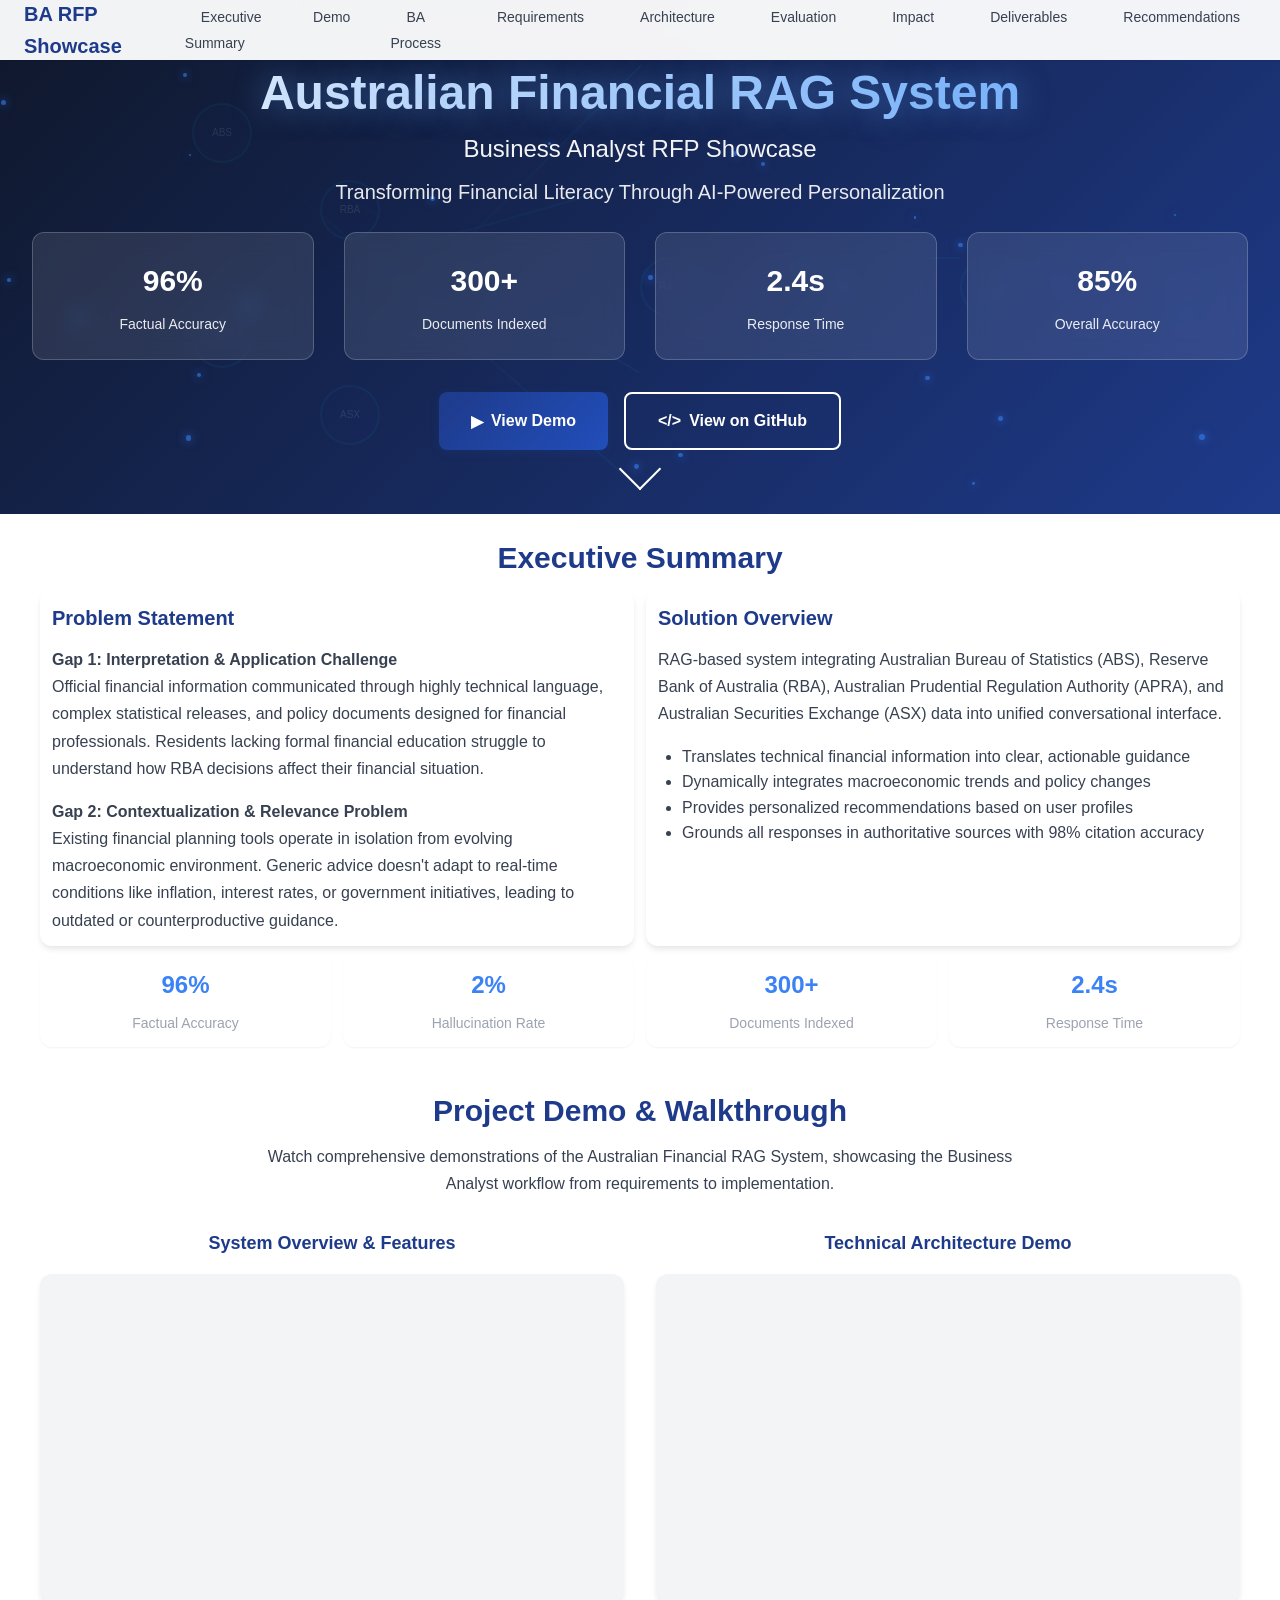
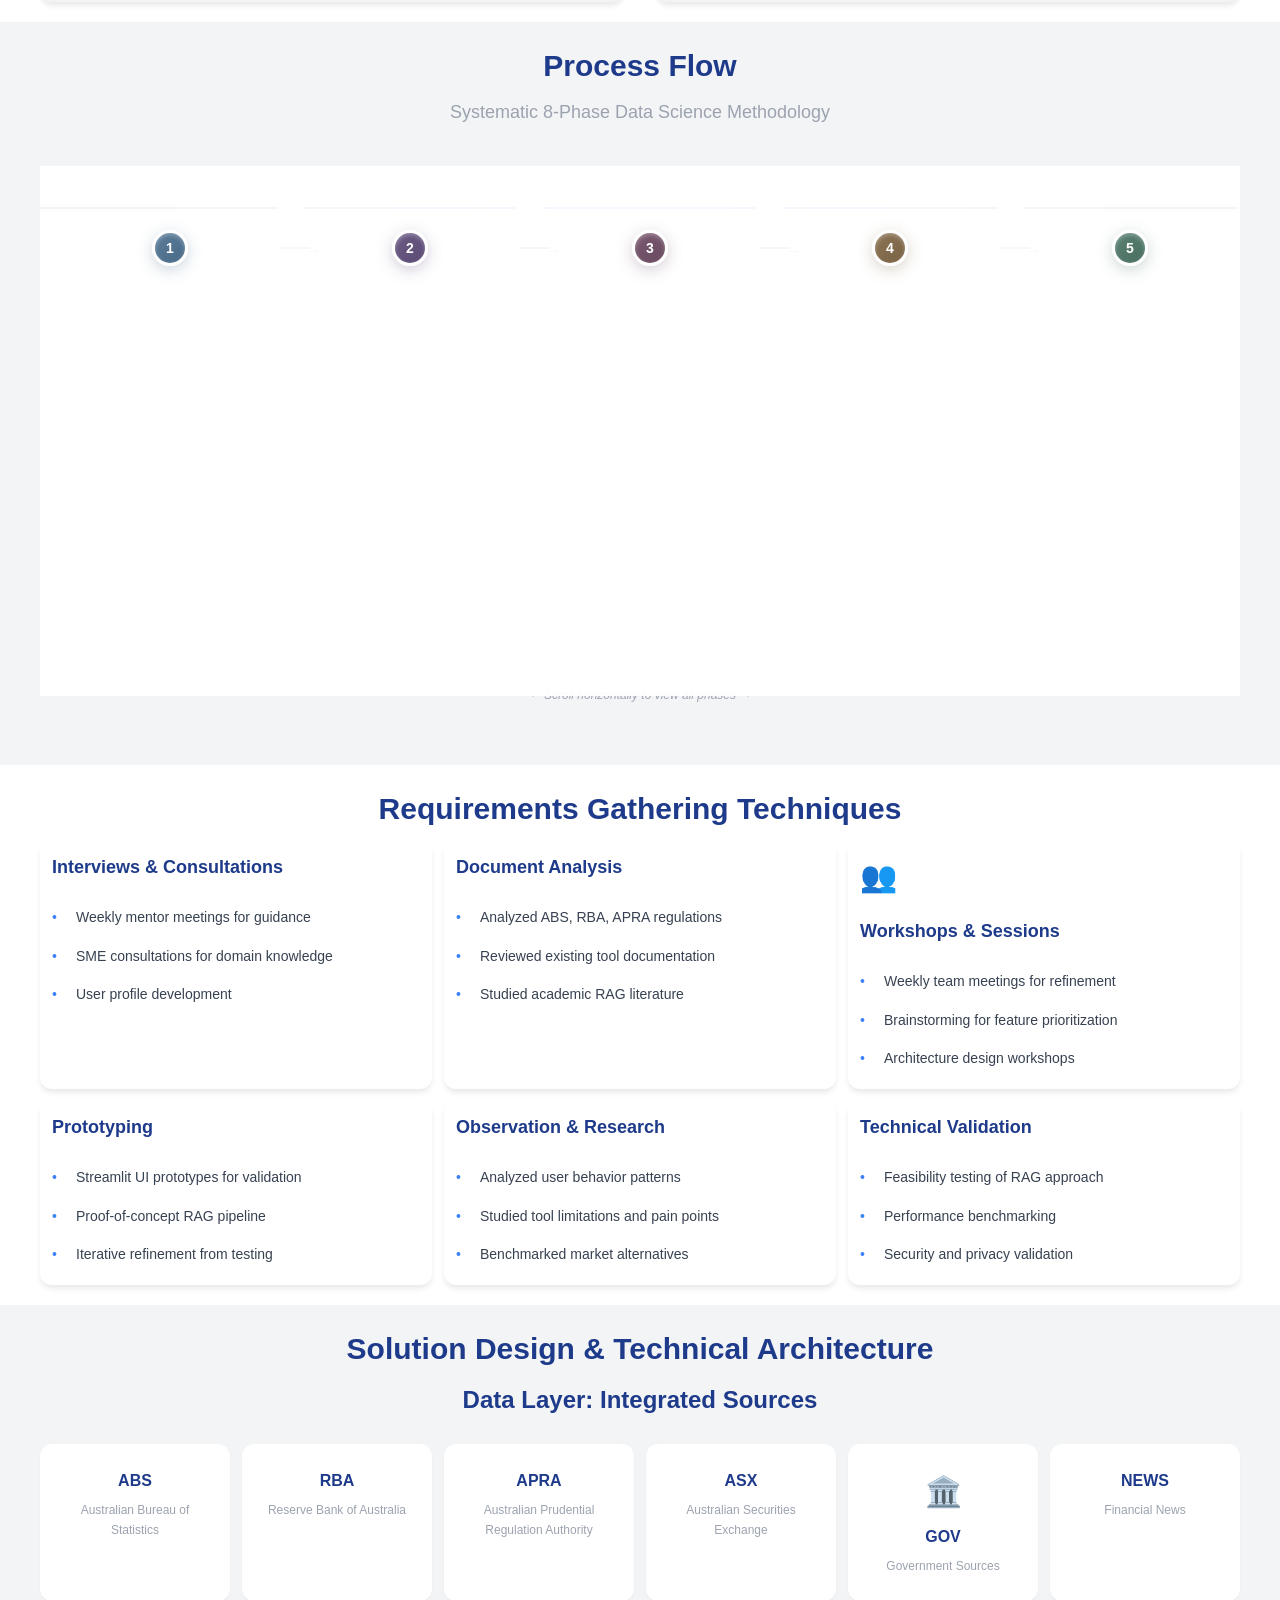
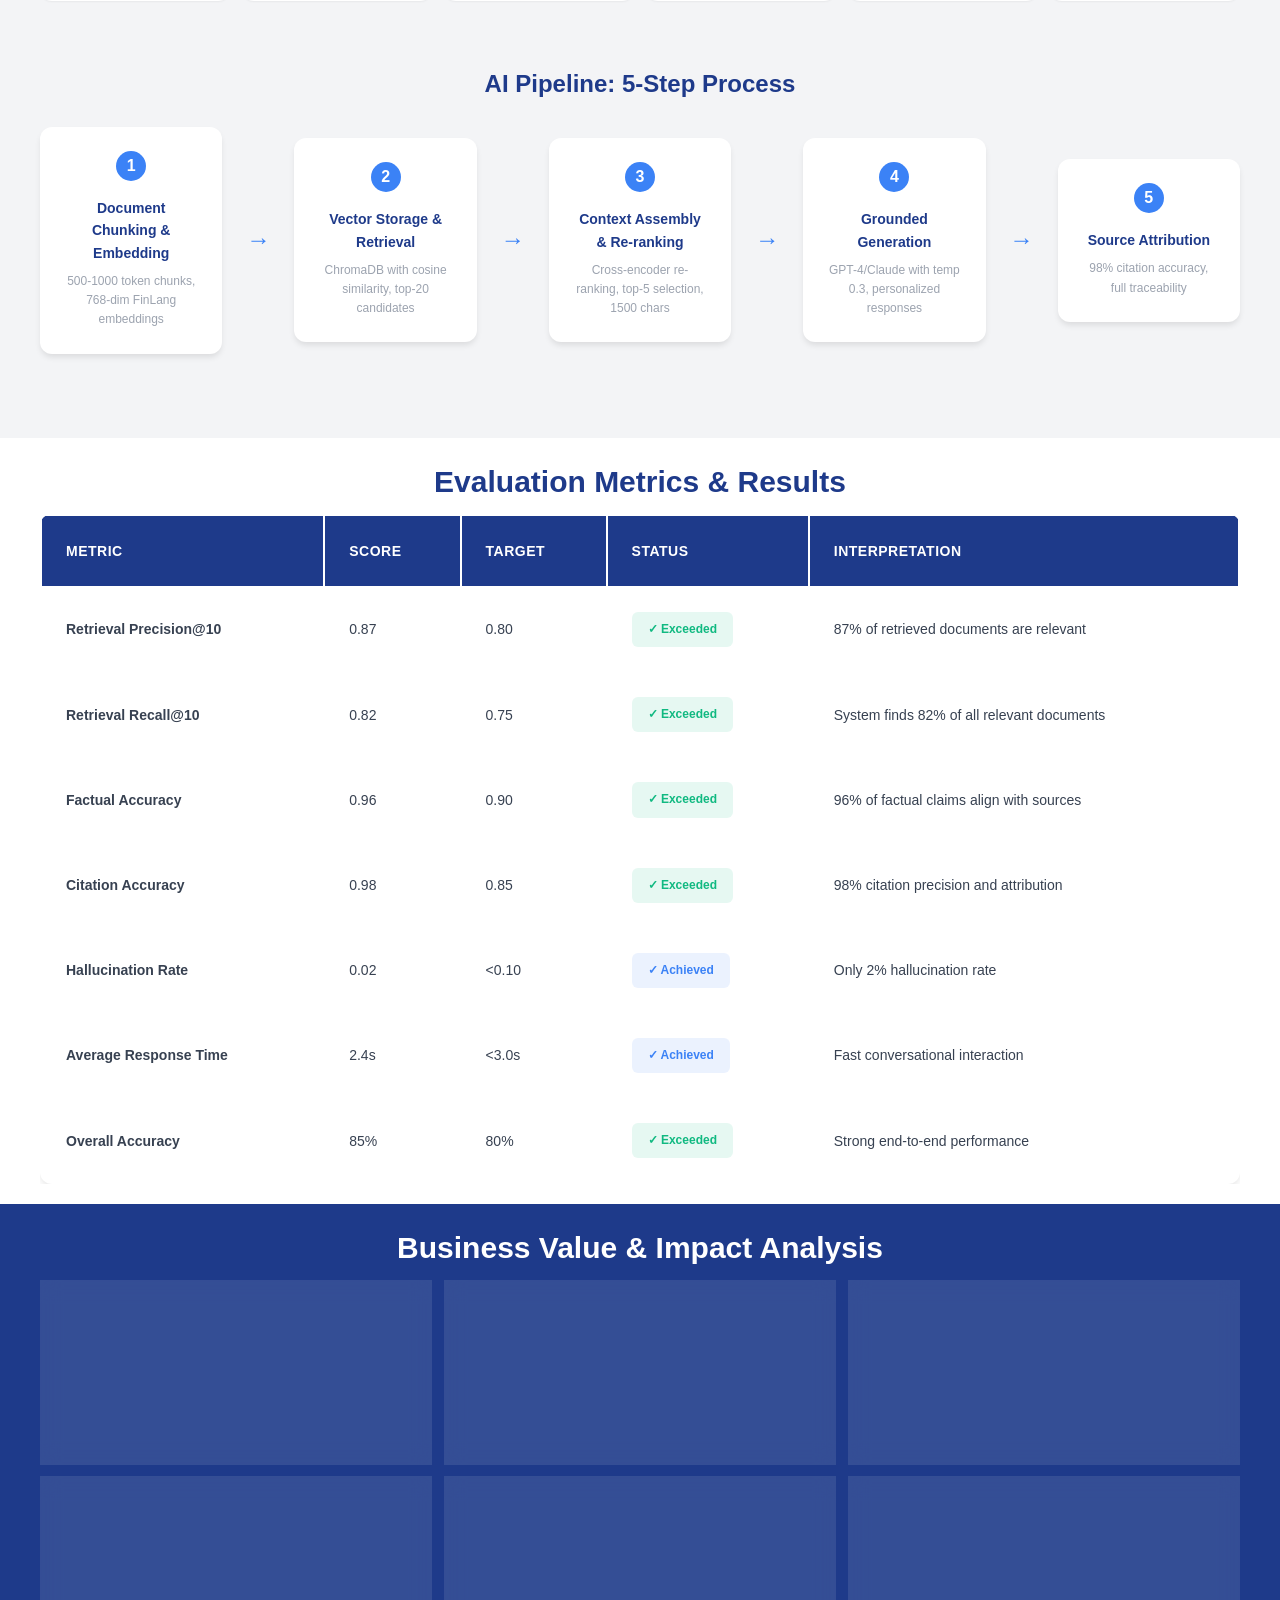
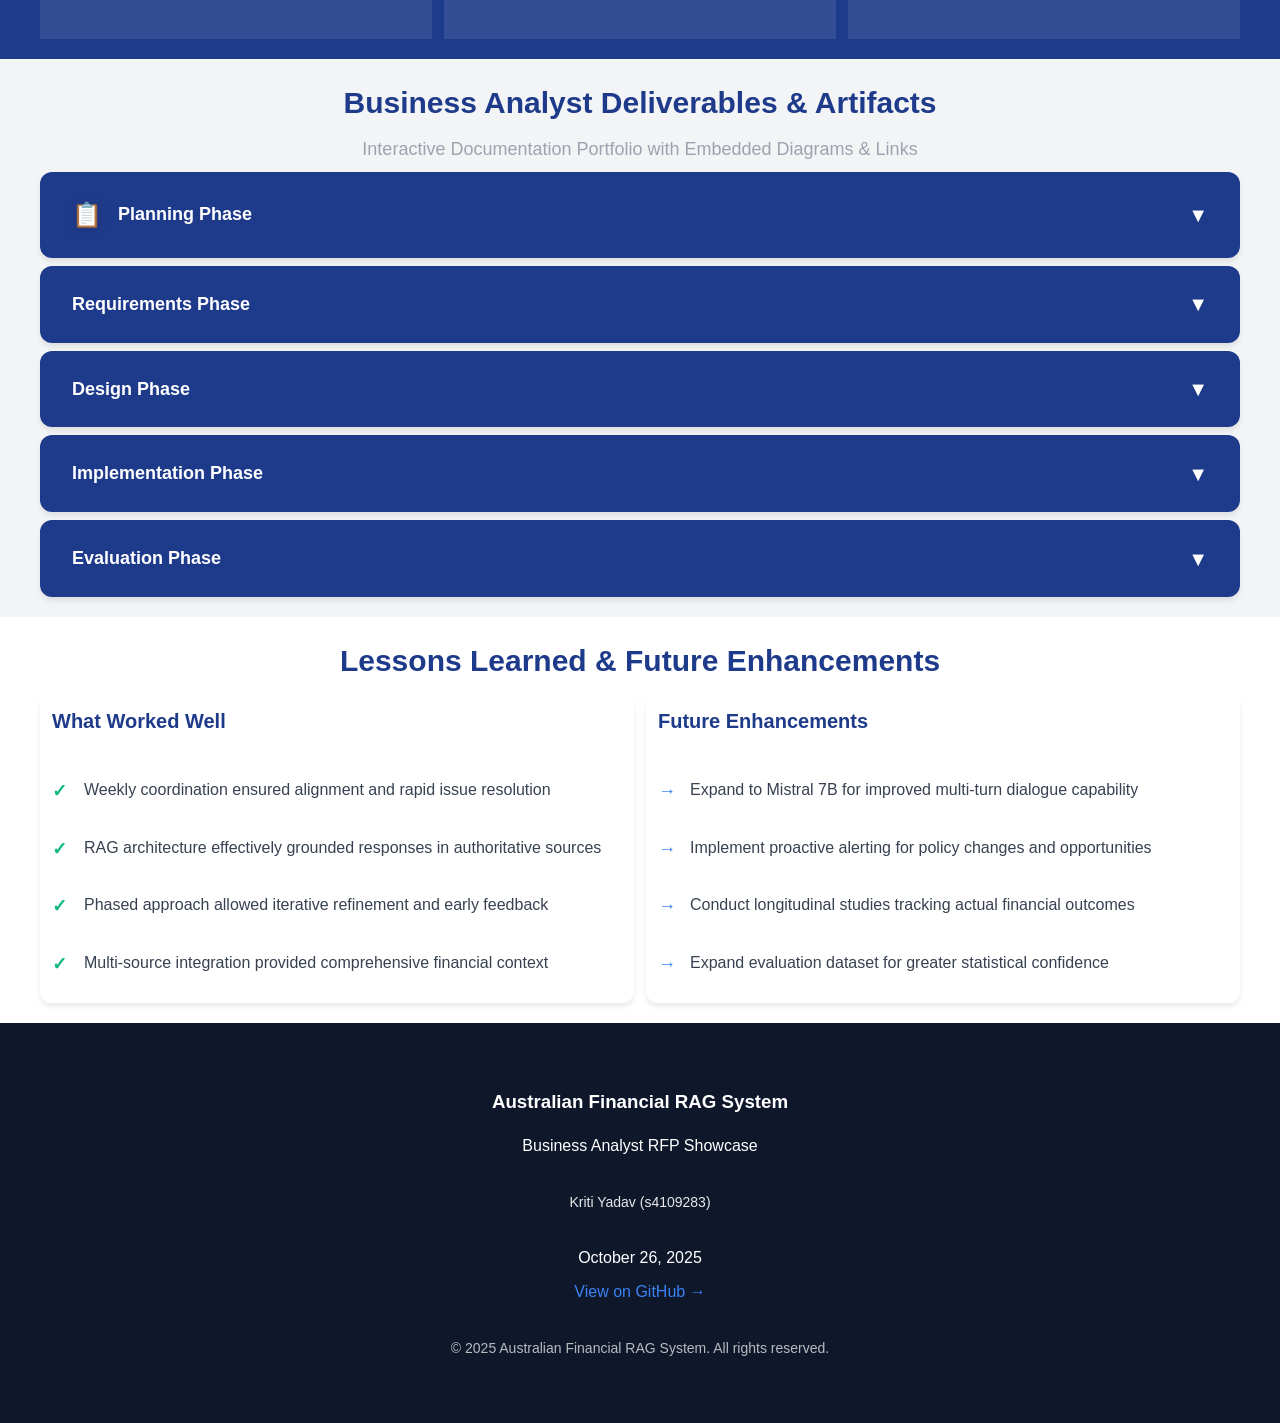
==== commit 89575e19: "edits edits" ====
--- a/australian-financial-rag-rfp.html
+++ b/australian-financial-rag-rfp.html
@@ -1979,7 +1979,6 @@
                     <div class="phase-badge">1</div>
                     <div class="phase-card">
                         <div class="phase-header-content">
-                            <span class="phase-icon">📚</span>
                             <h3 class="phase-title">Background Research</h3>
                         </div>
                         <div class="phase-duration">Weeks 1-2</div>
@@ -2005,7 +2004,6 @@
                     <div class="phase-badge">2</div>
                     <div class="phase-card">
                         <div class="phase-header-content">
-                            <span class="phase-icon">👥</span>
                             <h3 class="phase-title">Stakeholder Identification</h3>
                         </div>
                         <div class="phase-duration">Weeks 1-2</div>
@@ -2031,7 +2029,6 @@
                     <div class="phase-badge">3</div>
                     <div class="phase-card">
                         <div class="phase-header-content">
-                            <span class="phase-icon">📝</span>
                             <h3 class="phase-title">Requirements Discovery</h3>
                         </div>
                         <div class="phase-duration">Weeks 3-4</div>
@@ -2057,7 +2054,6 @@
                     <div class="phase-badge">4</div>
                     <div class="phase-card">
                         <div class="phase-header-content">
-                            <span class="phase-icon">📊</span>
                             <h3 class="phase-title">Analysis &amp; Prioritization</h3>
                         </div>
                         <div class="phase-duration">Week 4</div>
@@ -2083,7 +2079,6 @@
                     <div class="phase-badge">5</div>
                     <div class="phase-card">
                         <div class="phase-header-content">
-                            <span class="phase-icon">✏️</span>
                             <h3 class="phase-title">Scope Definition</h3>
                         </div>
                         <div class="phase-duration">Week 5</div>
@@ -2109,7 +2104,6 @@
                     <div class="phase-badge">6</div>
                     <div class="phase-card">
                         <div class="phase-header-content">
-                            <span class="phase-icon">🎨</span>
                             <h3 class="phase-title">Solution Design</h3>
                         </div>
                         <div class="phase-duration">Weeks 5-6</div>
@@ -2135,7 +2129,6 @@
                     <div class="phase-badge">7</div>
                     <div class="phase-card">
                         <div class="phase-header-content">
-                            <span class="phase-icon">⚙️</span>
                             <h3 class="phase-title">Implementation</h3>
                         </div>
                         <div class="phase-duration">Weeks 8-9</div>
@@ -2161,7 +2154,6 @@
                     <div class="phase-badge">8</div>
                     <div class="phase-card">
                         <div class="phase-header-content">
-                            <span class="phase-icon">✅</span>
                             <h3 class="phase-title">Evaluation &amp; Validation</h3>
                         </div>
                         <div class="phase-duration">Weeks 10-11</div>
@@ -2192,7 +2184,6 @@
             <h2 class="section-title">Requirements Gathering Techniques</h2>
             <div class="requirements-grid">
                 <div class="requirement-card">
-                    <div class="requirement-icon">💬</div>
                     <h3>Interviews &amp; Consultations</h3>
                     <ul>
                         <li>Weekly mentor meetings for guidance</li>
@@ -2201,7 +2192,6 @@
                     </ul>
                 </div>
                 <div class="requirement-card">
-                    <div class="requirement-icon">📄</div>
                     <h3>Document Analysis</h3>
                     <ul>
                         <li>Analyzed ABS, RBA, APRA regulations</li>
@@ -2219,7 +2209,6 @@
                     </ul>
                 </div>
                 <div class="requirement-card">
-                    <div class="requirement-icon">🎨</div>
                     <h3>Prototyping</h3>
                     <ul>
                         <li>Streamlit UI prototypes for validation</li>
@@ -2228,7 +2217,6 @@
                     </ul>
                 </div>
                 <div class="requirement-card">
-                    <div class="requirement-icon">🔍</div>
                     <h3>Observation &amp; Research</h3>
                     <ul>
                         <li>Analyzed user behavior patterns</li>
@@ -2237,7 +2225,6 @@
                     </ul>
                 </div>
                 <div class="requirement-card">
-                    <div class="requirement-icon">✅</div>
                     <h3>Technical Validation</h3>
                     <ul>
                         <li>Feasibility testing of RAG approach</li>
@@ -2258,22 +2245,18 @@
                 <h3 style="font-size: 1.5rem; color: var(--color-navy-primary); margin-bottom: 1.5rem; text-align: center;">Data Layer: Integrated Sources</h3>
                 <div class="data-sources">
                     <div class="source-card">
-                        <div class="source-icon">📊</div>
                         <div class="source-abbr">ABS</div>
                         <div class="source-name">Australian Bureau of Statistics</div>
                     </div>
                     <div class="source-card">
-                        <div class="source-icon">🏦</div>
                         <div class="source-abbr">RBA</div>
                         <div class="source-name">Reserve Bank of Australia</div>
                     </div>
                     <div class="source-card">
-                        <div class="source-icon">🛡️</div>
                         <div class="source-abbr">APRA</div>
                         <div class="source-name">Australian Prudential Regulation Authority</div>
                     </div>
                     <div class="source-card">
-                        <div class="source-icon">📈</div>
                         <div class="source-abbr">ASX</div>
                         <div class="source-name">Australian Securities Exchange</div>
                     </div>
@@ -2283,7 +2266,6 @@
                         <div class="source-name">Government Sources</div>
                     </div>
                     <div class="source-card">
-                        <div class="source-icon">📰</div>
                         <div class="source-abbr">NEWS</div>
                         <div class="source-name">Financial News</div>
                     </div>
@@ -2489,7 +2471,6 @@
                 <div class="deliverable-phase">
                     <div class="phase-header" onclick="togglePhase(this)" role="button" tabindex="0" aria-expanded="false">
                         <span class="phase-header-title">
-                            <span class="phase-icon">📝</span>
                             <span>Requirements Phase</span>
                         </span>
                         <span class="phase-toggle">▼</span>
@@ -2540,7 +2521,6 @@
                 <div class="deliverable-phase">
                     <div class="phase-header" onclick="togglePhase(this)" role="button" tabindex="0" aria-expanded="false">
                         <span class="phase-header-title">
-                            <span class="phase-icon">🎨</span>
                             <span>Design Phase</span>
                         </span>
                         <span class="phase-toggle">▼</span>
@@ -2597,7 +2577,6 @@
                 <div class="deliverable-phase">
                     <div class="phase-header" onclick="togglePhase(this)" role="button" tabindex="0" aria-expanded="false">
                         <span class="phase-header-title">
-                            <span class="phase-icon">⚙️</span>
                             <span>Implementation Phase</span>
                         </span>
                         <span class="phase-toggle">▼</span>
@@ -2648,7 +2627,6 @@
                 <div class="deliverable-phase">
                     <div class="phase-header" onclick="togglePhase(this)" role="button" tabindex="0" aria-expanded="false">
                         <span class="phase-header-title">
-                            <span class="phase-icon">📊</span>
                             <span>Evaluation Phase</span>
                         </span>
                         <span class="phase-toggle">▼</span>
@@ -3086,4 +3064,4 @@
         }
     </script>
 </body>
-</html>+</html>
